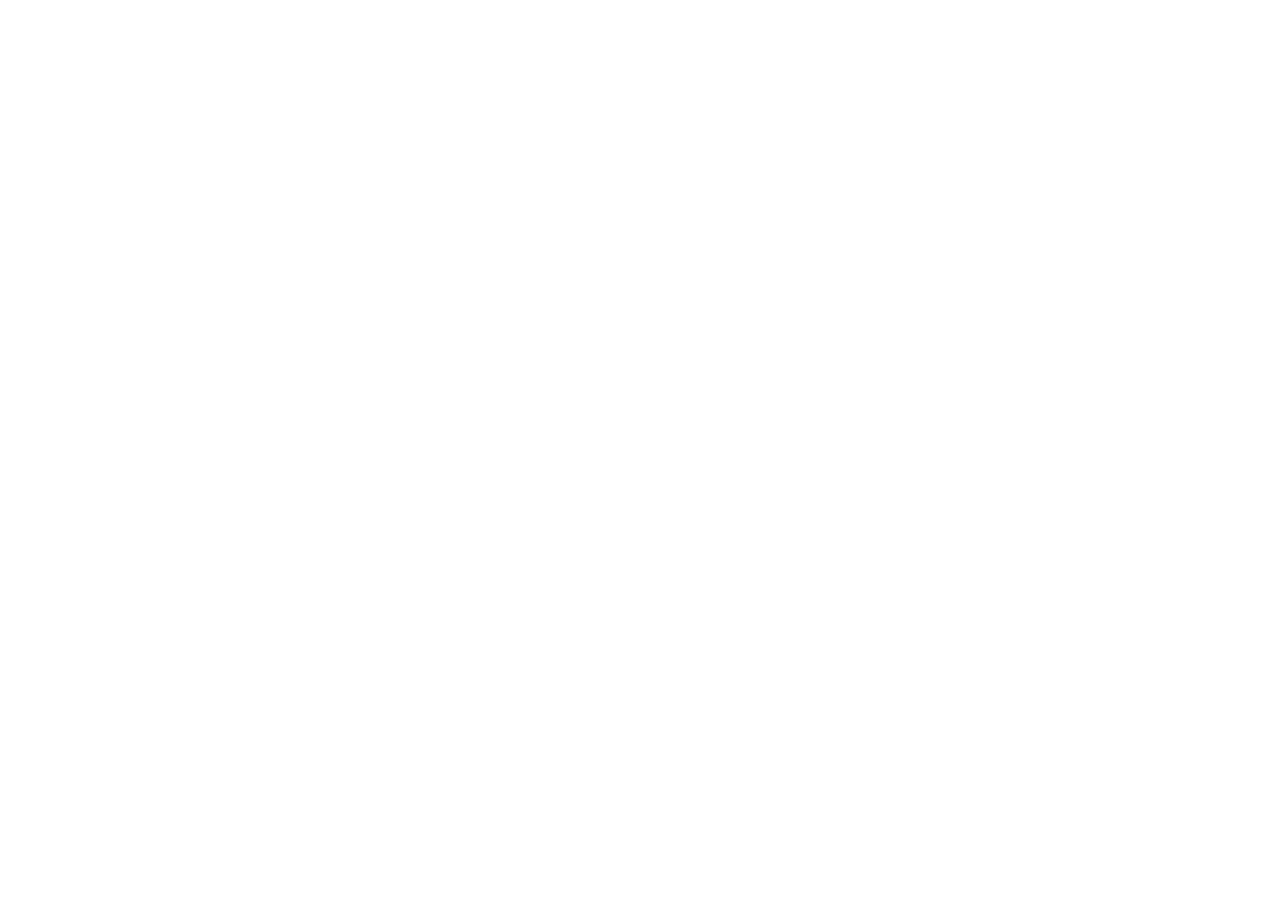
==== index.html @ afc5fbf0 "大事件项目0.1版本 传入基础文件" ====
<!DOCTYPE html>
<html lang="en">
<head>
    <meta charset="UTF-8">
    <meta name="viewport" content="width=device-width, initial-scale=1.0">
    <title>Document</title>
</head>
<body>
    
</body>
</html>
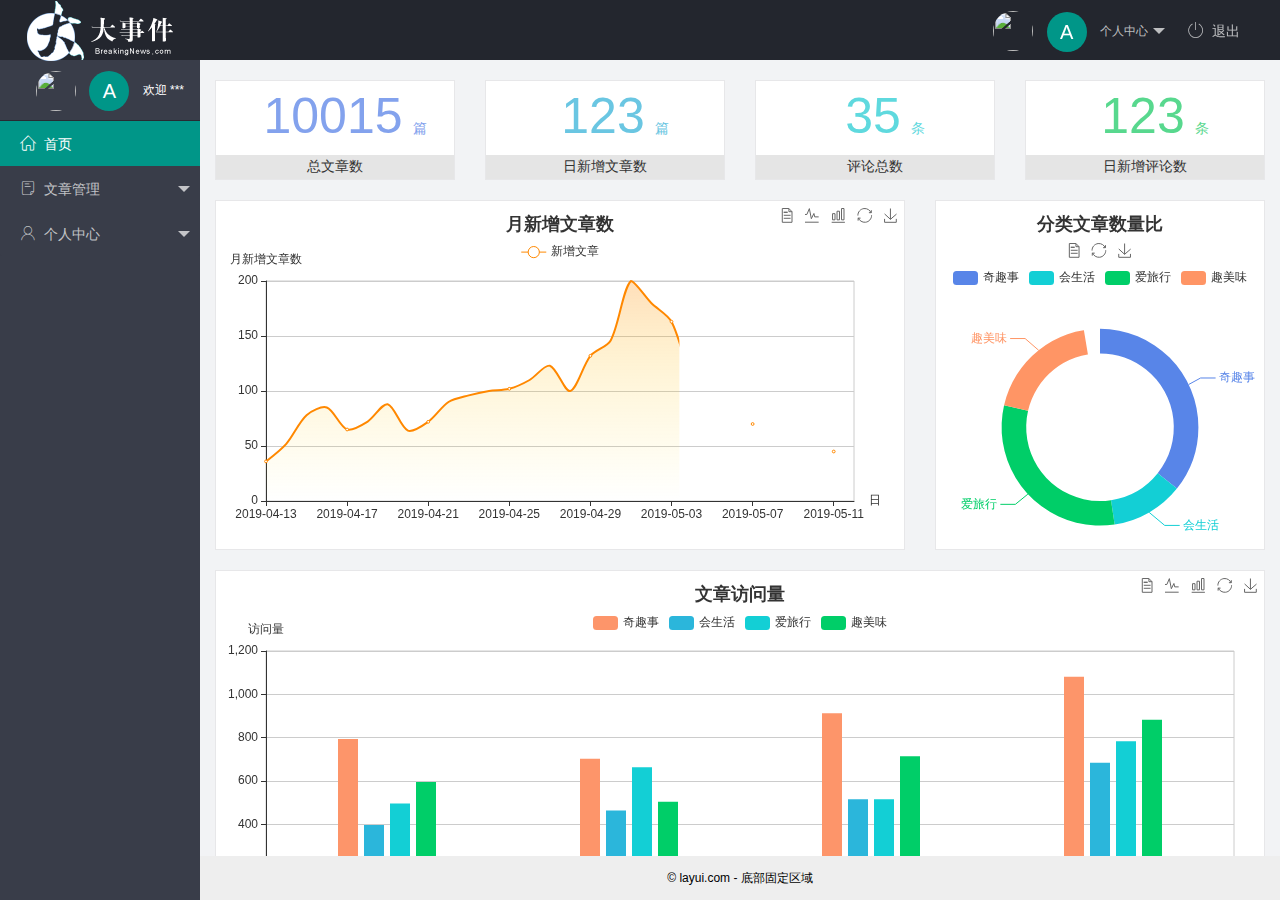
==== commit d87e60ee: "完成了index分支" ====
--- a/index.html
+++ b/index.html
@@ -1,11 +1,113 @@
 <!DOCTYPE html>
 <html lang="en">
+
 <head>
-    <meta charset="UTF-8">
-    <meta name="viewport" content="width=device-width, initial-scale=1.0">
-    <title>Document</title>
+    <meta charset="UTF-8" />
+    <meta name="viewport" content="width=device-width, initial-scale=1.0" />
+    <title>后台主页</title>
+    <!-- 导入 layui 的样式表 -->
+    <link rel="stylesheet" href="/assets/lib/layui/css/layui.css" />
+    <!-- 导入第三方图标库 -->
+    <link rel="stylesheet" href="/assets/fonts/iconfont.css" />
+    <!-- 到入自己的css -->
+    <link rel="stylesheet" href="/assets/css/index.css" />
+    <!-- 导入 jQuery -->
+    <script src="/assets/lib/jquery.js"></script>
+    <!-- 导入自己封装的 baseAPI -->
+    <script src="/assets/js/baseAPI.js"></script>
+    <!-- 导入layui的js文件 -->
+    <script src="/assets/lib/layui/layui.all.js"></script>
+    <!-- 导入自己的 js 文件 -->
+    <script src="/assets/js/index.js"></script>
 </head>
-<body>
-    
+
+<body class="layui-layout-body">
+    <div class="layui-layout layui-layout-admin">
+        <div class="layui-header">
+            <div class="layui-logo">
+                <img src="/assets/images/logo.png" alt="" />
+            </div>
+            <!-- 头部区域（可配合layui已有的水平导航） -->
+            <ul class="layui-nav layui-layout-right">
+                <li class="layui-nav-item">
+                    <!-- 右侧导航栏上面头像 -->
+                    <a href="javascript:;" class="userinfo">
+                        <img src="http://t.cn/RCzsdCq" class="layui-nav-img" />
+                        <span class="text-avatar">A</span>
+                        个人中心
+                    </a>
+                    <dl class="layui-nav-child">
+                        <dd><a href="">基本资料</a></dd>
+                        <dd><a href="">更换头像</a></dd>
+                        <dd><a href="">重置密码</a></dd>
+                    </dl>
+                </li>
+                <li class="layui-nav-item">
+                    <a href="javascript:;" id="btnLogout"><span class="iconfont icon-tuichu"></span>退出</a>
+                </li>
+            </ul>
+        </div>
+
+
+        <div class="layui-side layui-bg-black">
+            <div class="layui-side-scroll">
+                <!-- 左侧侧边栏上面头像 -->
+                <div class="userinfo">
+                    <img src="http://t.cn/RCzsdCq" class="layui-nav-img" />
+                    <span class="text-avatar">A</span>
+                    <span id="welcome">欢迎 ***</span>
+                </div>
+                <!-- 左侧导航区域（可配合layui已有的垂直导航） -->
+                <ul class="layui-nav layui-nav-tree" lay-shrink="all">
+                    <li class="layui-nav-item layui-this">
+                        <a href="/home/dashboard.html" target="fm"><span class="iconfont icon-home"></span>首页</a>
+                    </li>
+                    <li class="layui-nav-item">
+                        <a class="" href="javascript:;"><span class="iconfont icon-16"></span>文章管理</a>
+                        <dl class="layui-nav-child">
+                            <dd>
+                                <a href="javascript:;">文章类别</a>
+                            </dd>
+                            <dd>
+                                <a href="javascript:;">文章列表</a>
+                            </dd>
+                            <dd>
+                                <a href="javascript:;">发布文章</a>
+                            </dd>
+                        </dl>
+                    </li>
+                    <li class="layui-nav-item">
+                        <a href="javascript:;"><span class="iconfont icon-user"></span>个人中心</a>
+                        <dl class="layui-nav-child">
+                            <dd>
+                                <a href="javascript:;">基本资料</a>
+                            </dd>
+                            <dd>
+                                <a href="javascript:;">更换头像</a>
+                            </dd>
+                            <dd>
+                                <a href="javascript:;">重置密码</a>
+                            </dd>
+                        </dl>
+                    </li>
+                </ul>
+            </div>
+        </div>
+
+
+        <div class="layui-body">
+            <!-- 内容主体区域 -->
+            <iframe name="fm" src="/home/dashboard.html" frameborder="0"></iframe>
+        </div>
+
+
+        <div class="layui-footer">
+            <!-- 底部固定区域 -->
+            © layui.com - 底部固定区域
+        </div>
+    </div>
+    <!-- 导入 layui 的JS文件 -->
+    <script src="/assets/lib/layui/layui.all.js"></script>
 </body>
+
 </html>--- a/assets/lib/layui/css/layui.css
+++ b/assets/lib/layui/css/layui.css
@@ -0,0 +1,2 @@
+/** layui-v2.5.5 MIT License By https://www.layui.com */
+ .layui-inline,img{display:inline-block;vertical-align:middle}h1,h2,h3,h4,h5,h6{font-weight:400}.layui-edge,.layui-header,.layui-inline,.layui-main{position:relative}.layui-body,.layui-edge,.layui-elip{overflow:hidden}.layui-btn,.layui-edge,.layui-inline,img{vertical-align:middle}.layui-btn,.layui-disabled,.layui-icon,.layui-unselect{-moz-user-select:none;-webkit-user-select:none;-ms-user-select:none}.layui-elip,.layui-form-checkbox span,.layui-form-pane .layui-form-label{text-overflow:ellipsis;white-space:nowrap}.layui-breadcrumb,.layui-tree-btnGroup{visibility:hidden}blockquote,body,button,dd,div,dl,dt,form,h1,h2,h3,h4,h5,h6,input,li,ol,p,pre,td,textarea,th,ul{margin:0;padding:0;-webkit-tap-highlight-color:rgba(0,0,0,0)}a:active,a:hover{outline:0}img{border:none}li{list-style:none}table{border-collapse:collapse;border-spacing:0}h4,h5,h6{font-size:100%}button,input,optgroup,option,select,textarea{font-family:inherit;font-size:inherit;font-style:inherit;font-weight:inherit;outline:0}pre{white-space:pre-wrap;white-space:-moz-pre-wrap;white-space:-pre-wrap;white-space:-o-pre-wrap;word-wrap:break-word}body{line-height:24px;font:14px Helvetica Neue,Helvetica,PingFang SC,Tahoma,Arial,sans-serif}hr{height:1px;margin:10px 0;border:0;clear:both}a{color:#333;text-decoration:none}a:hover{color:#777}a cite{font-style:normal;*cursor:pointer}.layui-border-box,.layui-border-box *{box-sizing:border-box}.layui-box,.layui-box *{box-sizing:content-box}.layui-clear{clear:both;*zoom:1}.layui-clear:after{content:'\20';clear:both;*zoom:1;display:block;height:0}.layui-inline{*display:inline;*zoom:1}.layui-edge{display:inline-block;width:0;height:0;border-width:6px;border-style:dashed;border-color:transparent}.layui-edge-top{top:-4px;border-bottom-color:#999;border-bottom-style:solid}.layui-edge-right{border-left-color:#999;border-left-style:solid}.layui-edge-bottom{top:2px;border-top-color:#999;border-top-style:solid}.layui-edge-left{border-right-color:#999;border-right-style:solid}.layui-disabled,.layui-disabled:hover{color:#d2d2d2!important;cursor:not-allowed!important}.layui-circle{border-radius:100%}.layui-show{display:block!important}.layui-hide{display:none!important}@font-face{font-family:layui-icon;src:url(../font/iconfont.eot?v=250);src:url(../font/iconfont.eot?v=250#iefix) format('embedded-opentype'),url(../font/iconfont.woff2?v=250) format('woff2'),url(../font/iconfont.woff?v=250) format('woff'),url(../font/iconfont.ttf?v=250) format('truetype'),url(../font/iconfont.svg?v=250#layui-icon) format('svg')}.layui-icon{font-family:layui-icon!important;font-size:16px;font-style:normal;-webkit-font-smoothing:antialiased;-moz-osx-font-smoothing:grayscale}.layui-icon-reply-fill:before{content:"\e611"}.layui-icon-set-fill:before{content:"\e614"}.layui-icon-menu-fill:before{content:"\e60f"}.layui-icon-search:before{content:"\e615"}.layui-icon-share:before{content:"\e641"}.layui-icon-set-sm:before{content:"\e620"}.layui-icon-engine:before{content:"\e628"}.layui-icon-close:before{content:"\1006"}.layui-icon-close-fill:before{content:"\1007"}.layui-icon-chart-screen:before{content:"\e629"}.layui-icon-star:before{content:"\e600"}.layui-icon-circle-dot:before{content:"\e617"}.layui-icon-chat:before{content:"\e606"}.layui-icon-release:before{content:"\e609"}.layui-icon-list:before{content:"\e60a"}.layui-icon-chart:before{content:"\e62c"}.layui-icon-ok-circle:before{content:"\1005"}.layui-icon-layim-theme:before{content:"\e61b"}.layui-icon-table:before{content:"\e62d"}.layui-icon-right:before{content:"\e602"}.layui-icon-left:before{content:"\e603"}.layui-icon-cart-simple:before{content:"\e698"}.layui-icon-face-cry:before{content:"\e69c"}.layui-icon-face-smile:before{content:"\e6af"}.layui-icon-survey:before{content:"\e6b2"}.layui-icon-tree:before{content:"\e62e"}.layui-icon-upload-circle:before{content:"\e62f"}.layui-icon-add-circle:before{content:"\e61f"}.layui-icon-download-circle:before{content:"\e601"}.layui-icon-templeate-1:before{content:"\e630"}.layui-icon-util:before{content:"\e631"}.layui-icon-face-surprised:before{content:"\e664"}.layui-icon-edit:before{content:"\e642"}.layui-icon-speaker:before{content:"\e645"}.layui-icon-down:before{content:"\e61a"}.layui-icon-file:before{content:"\e621"}.layui-icon-layouts:before{content:"\e632"}.layui-icon-rate-half:before{content:"\e6c9"}.layui-icon-add-circle-fine:before{content:"\e608"}.layui-icon-prev-circle:before{content:"\e633"}.layui-icon-read:before{content:"\e705"}.layui-icon-404:before{content:"\e61c"}.layui-icon-carousel:before{content:"\e634"}.layui-icon-help:before{content:"\e607"}.layui-icon-code-circle:before{content:"\e635"}.layui-icon-water:before{content:"\e636"}.layui-icon-username:before{content:"\e66f"}.layui-icon-find-fill:before{content:"\e670"}.layui-icon-about:before{content:"\e60b"}.layui-icon-location:before{content:"\e715"}.layui-icon-up:before{content:"\e619"}.layui-icon-pause:before{content:"\e651"}.layui-icon-date:before{content:"\e637"}.layui-icon-layim-uploadfile:before{content:"\e61d"}.layui-icon-delete:before{content:"\e640"}.layui-icon-play:before{content:"\e652"}.layui-icon-top:before{content:"\e604"}.layui-icon-friends:before{content:"\e612"}.layui-icon-refresh-3:before{content:"\e9aa"}.layui-icon-ok:before{content:"\e605"}.layui-icon-layer:before{content:"\e638"}.layui-icon-face-smile-fine:before{content:"\e60c"}.layui-icon-dollar:before{content:"\e659"}.layui-icon-group:before{content:"\e613"}.layui-icon-layim-download:before{content:"\e61e"}.layui-icon-picture-fine:before{content:"\e60d"}.layui-icon-link:before{content:"\e64c"}.layui-icon-diamond:before{content:"\e735"}.layui-icon-log:before{content:"\e60e"}.layui-icon-rate-solid:before{content:"\e67a"}.layui-icon-fonts-del:before{content:"\e64f"}.layui-icon-unlink:before{content:"\e64d"}.layui-icon-fonts-clear:before{content:"\e639"}.layui-icon-triangle-r:before{content:"\e623"}.layui-icon-circle:before{content:"\e63f"}.layui-icon-radio:before{content:"\e643"}.layui-icon-align-center:before{content:"\e647"}.layui-icon-align-right:before{content:"\e648"}.layui-icon-align-left:before{content:"\e649"}.layui-icon-loading-1:before{content:"\e63e"}.layui-icon-return:before{content:"\e65c"}.layui-icon-fonts-strong:before{content:"\e62b"}.layui-icon-upload:before{content:"\e67c"}.layui-icon-dialogue:before{content:"\e63a"}.layui-icon-video:before{content:"\e6ed"}.layui-icon-headset:before{content:"\e6fc"}.layui-icon-cellphone-fine:before{content:"\e63b"}.layui-icon-add-1:before{content:"\e654"}.layui-icon-face-smile-b:before{content:"\e650"}.layui-icon-fonts-html:before{content:"\e64b"}.layui-icon-form:before{content:"\e63c"}.layui-icon-cart:before{content:"\e657"}.layui-icon-camera-fill:before{content:"\e65d"}.layui-icon-tabs:before{content:"\e62a"}.layui-icon-fonts-code:before{content:"\e64e"}.layui-icon-fire:before{content:"\e756"}.layui-icon-set:before{content:"\e716"}.layui-icon-fonts-u:before{content:"\e646"}.layui-icon-triangle-d:before{content:"\e625"}.layui-icon-tips:before{content:"\e702"}.layui-icon-picture:before{content:"\e64a"}.layui-icon-more-vertical:before{content:"\e671"}.layui-icon-flag:before{content:"\e66c"}.layui-icon-loading:before{content:"\e63d"}.layui-icon-fonts-i:before{content:"\e644"}.layui-icon-refresh-1:before{content:"\e666"}.layui-icon-rmb:before{content:"\e65e"}.layui-icon-home:before{content:"\e68e"}.layui-icon-user:before{content:"\e770"}.layui-icon-notice:before{content:"\e667"}.layui-icon-login-weibo:before{content:"\e675"}.layui-icon-voice:before{content:"\e688"}.layui-icon-upload-drag:before{content:"\e681"}.layui-icon-login-qq:before{content:"\e676"}.layui-icon-snowflake:before{content:"\e6b1"}.layui-icon-file-b:before{content:"\e655"}.layui-icon-template:before{content:"\e663"}.layui-icon-auz:before{content:"\e672"}.layui-icon-console:before{content:"\e665"}.layui-icon-app:before{content:"\e653"}.layui-icon-prev:before{content:"\e65a"}.layui-icon-website:before{content:"\e7ae"}.layui-icon-next:before{content:"\e65b"}.layui-icon-component:before{content:"\e857"}.layui-icon-more:before{content:"\e65f"}.layui-icon-login-wechat:before{content:"\e677"}.layui-icon-shrink-right:before{content:"\e668"}.layui-icon-spread-left:before{content:"\e66b"}.layui-icon-camera:before{content:"\e660"}.layui-icon-note:before{content:"\e66e"}.layui-icon-refresh:before{content:"\e669"}.layui-icon-female:before{content:"\e661"}.layui-icon-male:before{content:"\e662"}.layui-icon-password:before{content:"\e673"}.layui-icon-senior:before{content:"\e674"}.layui-icon-theme:before{content:"\e66a"}.layui-icon-tread:before{content:"\e6c5"}.layui-icon-praise:before{content:"\e6c6"}.layui-icon-star-fill:before{content:"\e658"}.layui-icon-rate:before{content:"\e67b"}.layui-icon-template-1:before{content:"\e656"}.layui-icon-vercode:before{content:"\e679"}.layui-icon-cellphone:before{content:"\e678"}.layui-icon-screen-full:before{content:"\e622"}.layui-icon-screen-restore:before{content:"\e758"}.layui-icon-cols:before{content:"\e610"}.layui-icon-export:before{content:"\e67d"}.layui-icon-print:before{content:"\e66d"}.layui-icon-slider:before{content:"\e714"}.layui-icon-addition:before{content:"\e624"}.layui-icon-subtraction:before{content:"\e67e"}.layui-icon-service:before{content:"\e626"}.layui-icon-transfer:before{content:"\e691"}.layui-main{width:1140px;margin:0 auto}.layui-header{z-index:1000;height:60px}.layui-header a:hover{transition:all .5s;-webkit-transition:all .5s}.layui-side{position:fixed;left:0;top:0;bottom:0;z-index:999;width:200px;overflow-x:hidden}.layui-side-scroll{position:relative;width:220px;height:100%;overflow-x:hidden}.layui-body{position:absolute;left:200px;right:0;top:0;bottom:0;z-index:998;width:auto;overflow-y:auto;box-sizing:border-box}.layui-layout-body{overflow:hidden}.layui-layout-admin .layui-header{background-color:#23262E}.layui-layout-admin .layui-side{top:60px;width:200px;overflow-x:hidden}.layui-layout-admin .layui-body{position:fixed;top:60px;bottom:44px}.layui-layout-admin .layui-main{width:auto;margin:0 15px}.layui-layout-admin .layui-footer{position:fixed;left:200px;right:0;bottom:0;height:44px;line-height:44px;padding:0 15px;background-color:#eee}.layui-layout-admin .layui-logo{position:absolute;left:0;top:0;width:200px;height:100%;line-height:60px;text-align:center;color:#009688;font-size:16px}.layui-layout-admin .layui-header .layui-nav{background:0 0}.layui-layout-left{position:absolute!important;left:200px;top:0}.layui-layout-right{position:absolute!important;right:0;top:0}.layui-container{position:relative;margin:0 auto;padding:0 15px;box-sizing:border-box}.layui-fluid{position:relative;margin:0 auto;padding:0 15px}.layui-row:after,.layui-row:before{content:'';display:block;clear:both}.layui-col-lg1,.layui-col-lg10,.layui-col-lg11,.layui-col-lg12,.layui-col-lg2,.layui-col-lg3,.layui-col-lg4,.layui-col-lg5,.layui-col-lg6,.layui-col-lg7,.layui-col-lg8,.layui-col-lg9,.layui-col-md1,.layui-col-md10,.layui-col-md11,.layui-col-md12,.layui-col-md2,.layui-col-md3,.layui-col-md4,.layui-col-md5,.layui-col-md6,.layui-col-md7,.layui-col-md8,.layui-col-md9,.layui-col-sm1,.layui-col-sm10,.layui-col-sm11,.layui-col-sm12,.layui-col-sm2,.layui-col-sm3,.layui-col-sm4,.layui-col-sm5,.layui-col-sm6,.layui-col-sm7,.layui-col-sm8,.layui-col-sm9,.layui-col-xs1,.layui-col-xs10,.layui-col-xs11,.layui-col-xs12,.layui-col-xs2,.layui-col-xs3,.layui-col-xs4,.layui-col-xs5,.layui-col-xs6,.layui-col-xs7,.layui-col-xs8,.layui-col-xs9{position:relative;display:block;box-sizing:border-box}.layui-col-xs1,.layui-col-xs10,.layui-col-xs11,.layui-col-xs12,.layui-col-xs2,.layui-col-xs3,.layui-col-xs4,.layui-col-xs5,.layui-col-xs6,.layui-col-xs7,.layui-col-xs8,.layui-col-xs9{float:left}.layui-col-xs1{width:8.33333333%}.layui-col-xs2{width:16.66666667%}.layui-col-xs3{width:25%}.layui-col-xs4{width:33.33333333%}.layui-col-xs5{width:41.66666667%}.layui-col-xs6{width:50%}.layui-col-xs7{width:58.33333333%}.layui-col-xs8{width:66.66666667%}.layui-col-xs9{width:75%}.layui-col-xs10{width:83.33333333%}.layui-col-xs11{width:91.66666667%}.layui-col-xs12{width:100%}.layui-col-xs-offset1{margin-left:8.33333333%}.layui-col-xs-offset2{margin-left:16.66666667%}.layui-col-xs-offset3{margin-left:25%}.layui-col-xs-offset4{margin-left:33.33333333%}.layui-col-xs-offset5{margin-left:41.66666667%}.layui-col-xs-offset6{margin-left:50%}.layui-col-xs-offset7{margin-left:58.33333333%}.layui-col-xs-offset8{margin-left:66.66666667%}.layui-col-xs-offset9{margin-left:75%}.layui-col-xs-offset10{margin-left:83.33333333%}.layui-col-xs-offset11{margin-left:91.66666667%}.layui-col-xs-offset12{margin-left:100%}@media screen and (max-width:768px){.layui-hide-xs{display:none!important}.layui-show-xs-block{display:block!important}.layui-show-xs-inline{display:inline!important}.layui-show-xs-inline-block{display:inline-block!important}}@media screen and (min-width:768px){.layui-container{width:750px}.layui-hide-sm{display:none!important}.layui-show-sm-block{display:block!important}.layui-show-sm-inline{display:inline!important}.layui-show-sm-inline-block{display:inline-block!important}.layui-col-sm1,.layui-col-sm10,.layui-col-sm11,.layui-col-sm12,.layui-col-sm2,.layui-col-sm3,.layui-col-sm4,.layui-col-sm5,.layui-col-sm6,.layui-col-sm7,.layui-col-sm8,.layui-col-sm9{float:left}.layui-col-sm1{width:8.33333333%}.layui-col-sm2{width:16.66666667%}.layui-col-sm3{width:25%}.layui-col-sm4{width:33.33333333%}.layui-col-sm5{width:41.66666667%}.layui-col-sm6{width:50%}.layui-col-sm7{width:58.33333333%}.layui-col-sm8{width:66.66666667%}.layui-col-sm9{width:75%}.layui-col-sm10{width:83.33333333%}.layui-col-sm11{width:91.66666667%}.layui-col-sm12{width:100%}.layui-col-sm-offset1{margin-left:8.33333333%}.layui-col-sm-offset2{margin-left:16.66666667%}.layui-col-sm-offset3{margin-left:25%}.layui-col-sm-offset4{margin-left:33.33333333%}.layui-col-sm-offset5{margin-left:41.66666667%}.layui-col-sm-offset6{margin-left:50%}.layui-col-sm-offset7{margin-left:58.33333333%}.layui-col-sm-offset8{margin-left:66.66666667%}.layui-col-sm-offset9{margin-left:75%}.layui-col-sm-offset10{margin-left:83.33333333%}.layui-col-sm-offset11{margin-left:91.66666667%}.layui-col-sm-offset12{margin-left:100%}}@media screen and (min-width:992px){.layui-container{width:970px}.layui-hide-md{display:none!important}.layui-show-md-block{display:block!important}.layui-show-md-inline{display:inline!important}.layui-show-md-inline-block{display:inline-block!important}.layui-col-md1,.layui-col-md10,.layui-col-md11,.layui-col-md12,.layui-col-md2,.layui-col-md3,.layui-col-md4,.layui-col-md5,.layui-col-md6,.layui-col-md7,.layui-col-md8,.layui-col-md9{float:left}.layui-col-md1{width:8.33333333%}.layui-col-md2{width:16.66666667%}.layui-col-md3{width:25%}.layui-col-md4{width:33.33333333%}.layui-col-md5{width:41.66666667%}.layui-col-md6{width:50%}.layui-col-md7{width:58.33333333%}.layui-col-md8{width:66.66666667%}.layui-col-md9{width:75%}.layui-col-md10{width:83.33333333%}.layui-col-md11{width:91.66666667%}.layui-col-md12{width:100%}.layui-col-md-offset1{margin-left:8.33333333%}.layui-col-md-offset2{margin-left:16.66666667%}.layui-col-md-offset3{margin-left:25%}.layui-col-md-offset4{margin-left:33.33333333%}.layui-col-md-offset5{margin-left:41.66666667%}.layui-col-md-offset6{margin-left:50%}.layui-col-md-offset7{margin-left:58.33333333%}.layui-col-md-offset8{margin-left:66.66666667%}.layui-col-md-offset9{margin-left:75%}.layui-col-md-offset10{margin-left:83.33333333%}.layui-col-md-offset11{margin-left:91.66666667%}.layui-col-md-offset12{margin-left:100%}}@media screen and (min-width:1200px){.layui-container{width:1170px}.layui-hide-lg{display:none!important}.layui-show-lg-block{display:block!important}.layui-show-lg-inline{display:inline!important}.layui-show-lg-inline-block{display:inline-block!important}.layui-col-lg1,.layui-col-lg10,.layui-col-lg11,.layui-col-lg12,.layui-col-lg2,.layui-col-lg3,.layui-col-lg4,.layui-col-lg5,.layui-col-lg6,.layui-col-lg7,.layui-col-lg8,.layui-col-lg9{float:left}.layui-col-lg1{width:8.33333333%}.layui-col-lg2{width:16.66666667%}.layui-col-lg3{width:25%}.layui-col-lg4{width:33.33333333%}.layui-col-lg5{width:41.66666667%}.layui-col-lg6{width:50%}.layui-col-lg7{width:58.33333333%}.layui-col-lg8{width:66.66666667%}.layui-col-lg9{width:75%}.layui-col-lg10{width:83.33333333%}.layui-col-lg11{width:91.66666667%}.layui-col-lg12{width:100%}.layui-col-lg-offset1{margin-left:8.33333333%}.layui-col-lg-offset2{margin-left:16.66666667%}.layui-col-lg-offset3{margin-left:25%}.layui-col-lg-offset4{margin-left:33.33333333%}.layui-col-lg-offset5{margin-left:41.66666667%}.layui-col-lg-offset6{margin-left:50%}.layui-col-lg-offset7{margin-left:58.33333333%}.layui-col-lg-offset8{margin-left:66.66666667%}.layui-col-lg-offset9{margin-left:75%}.layui-col-lg-offset10{margin-left:83.33333333%}.layui-col-lg-offset11{margin-left:91.66666667%}.layui-col-lg-offset12{margin-left:100%}}.layui-col-space1{margin:-.5px}.layui-col-space1>*{padding:.5px}.layui-col-space3{margin:-1.5px}.layui-col-space3>*{padding:1.5px}.layui-col-space5{margin:-2.5px}.layui-col-space5>*{padding:2.5px}.layui-col-space8{margin:-3.5px}.layui-col-space8>*{padding:3.5px}.layui-col-space10{margin:-5px}.layui-col-space10>*{padding:5px}.layui-col-space12{margin:-6px}.layui-col-space12>*{padding:6px}.layui-col-space15{margin:-7.5px}.layui-col-space15>*{padding:7.5px}.layui-col-space18{margin:-9px}.layui-col-space18>*{padding:9px}.layui-col-space20{margin:-10px}.layui-col-space20>*{padding:10px}.layui-col-space22{margin:-11px}.layui-col-space22>*{padding:11px}.layui-col-space25{margin:-12.5px}.layui-col-space25>*{padding:12.5px}.layui-col-space30{margin:-15px}.layui-col-space30>*{padding:15px}.layui-btn,.layui-input,.layui-select,.layui-textarea,.layui-upload-button{outline:0;-webkit-appearance:none;transition:all .3s;-webkit-transition:all .3s;box-sizing:border-box}.layui-elem-quote{margin-bottom:10px;padding:15px;line-height:22px;border-left:5px solid #009688;border-radius:0 2px 2px 0;background-color:#f2f2f2}.layui-quote-nm{border-style:solid;border-width:1px 1px 1px 5px;background:0 0}.layui-elem-field{margin-bottom:10px;padding:0;border-width:1px;border-style:solid}.layui-elem-field legend{margin-left:20px;padding:0 10px;font-size:20px;font-weight:300}.layui-field-title{margin:10px 0 20px;border-width:1px 0 0}.layui-field-box{padding:10px 15px}.layui-field-title .layui-field-box{padding:10px 0}.layui-progress{position:relative;height:6px;border-radius:20px;background-color:#e2e2e2}.layui-progress-bar{position:absolute;left:0;top:0;width:0;max-width:100%;height:6px;border-radius:20px;text-align:right;background-color:#5FB878;transition:all .3s;-webkit-transition:all .3s}.layui-progress-big,.layui-progress-big .layui-progress-bar{height:18px;line-height:18px}.layui-progress-text{position:relative;top:-20px;line-height:18px;font-size:12px;color:#666}.layui-progress-big .layui-progress-text{position:static;padding:0 10px;color:#fff}.layui-collapse{border-width:1px;border-style:solid;border-radius:2px}.layui-colla-content,.layui-colla-item{border-top-width:1px;border-top-style:solid}.layui-colla-item:first-child{border-top:none}.layui-colla-title{position:relative;height:42px;line-height:42px;padding:0 15px 0 35px;color:#333;background-color:#f2f2f2;cursor:pointer;font-size:14px;overflow:hidden}.layui-colla-content{display:none;padding:10px 15px;line-height:22px;color:#666}.layui-colla-icon{position:absolute;left:15px;top:0;font-size:14px}.layui-card{margin-bottom:15px;border-radius:2px;background-color:#fff;box-shadow:0 1px 2px 0 rgba(0,0,0,.05)}.layui-card:last-child{margin-bottom:0}.layui-card-header{position:relative;height:42px;line-height:42px;padding:0 15px;border-bottom:1px solid #f6f6f6;color:#333;border-radius:2px 2px 0 0;font-size:14px}.layui-bg-black,.layui-bg-blue,.layui-bg-cyan,.layui-bg-green,.layui-bg-orange,.layui-bg-red{color:#fff!important}.layui-card-body{position:relative;padding:10px 15px;line-height:24px}.layui-card-body[pad15]{padding:15px}.layui-card-body[pad20]{padding:20px}.layui-card-body .layui-table{margin:5px 0}.layui-card .layui-tab{margin:0}.layui-panel-window{position:relative;padding:15px;border-radius:0;border-top:5px solid #E6E6E6;background-color:#fff}.layui-auxiliar-moving{position:fixed;left:0;right:0;top:0;bottom:0;width:100%;height:100%;background:0 0;z-index:9999999999}.layui-form-label,.layui-form-mid,.layui-form-select,.layui-input-block,.layui-input-inline,.layui-textarea{position:relative}.layui-bg-red{background-color:#FF5722!important}.layui-bg-orange{background-color:#FFB800!important}.layui-bg-green{background-color:#009688!important}.layui-bg-cyan{background-color:#2F4056!important}.layui-bg-blue{background-color:#1E9FFF!important}.layui-bg-black{background-color:#393D49!important}.layui-bg-gray{background-color:#eee!important;color:#666!important}.layui-badge-rim,.layui-colla-content,.layui-colla-item,.layui-collapse,.layui-elem-field,.layui-form-pane .layui-form-item[pane],.layui-form-pane .layui-form-label,.layui-input,.layui-layedit,.layui-layedit-tool,.layui-quote-nm,.layui-select,.layui-tab-bar,.layui-tab-card,.layui-tab-title,.layui-tab-title .layui-this:after,.layui-textarea{border-color:#e6e6e6}.layui-timeline-item:before,hr{background-color:#e6e6e6}.layui-text{line-height:22px;font-size:14px;color:#666}.layui-text h1,.layui-text h2,.layui-text h3{font-weight:500;color:#333}.layui-text h1{font-size:30px}.layui-text h2{font-size:24px}.layui-text h3{font-size:18px}.layui-text a:not(.layui-btn){color:#01AAED}.layui-text a:not(.layui-btn):hover{text-decoration:underline}.layui-text ul{padding:5px 0 5px 15px}.layui-text ul li{margin-top:5px;list-style-type:disc}.layui-text em,.layui-word-aux{color:#999!important;padding:0 5px!important}.layui-btn{display:inline-block;height:38px;line-height:38px;padding:0 18px;background-color:#009688;color:#fff;white-space:nowrap;text-align:center;font-size:14px;border:none;border-radius:2px;cursor:pointer}.layui-btn:hover{opacity:.8;filter:alpha(opacity=80);color:#fff}.layui-btn:active{opacity:1;filter:alpha(opacity=100)}.layui-btn+.layui-btn{margin-left:10px}.layui-btn-container{font-size:0}.layui-btn-container .layui-btn{margin-right:10px;margin-bottom:10px}.layui-btn-container .layui-btn+.layui-btn{margin-left:0}.layui-table .layui-btn-container .layui-btn{margin-bottom:9px}.layui-btn-radius{border-radius:100px}.layui-btn .layui-icon{margin-right:3px;font-size:18px;vertical-align:bottom;vertical-align:middle\9}.layui-btn-primary{border:1px solid #C9C9C9;background-color:#fff;color:#555}.layui-btn-primary:hover{border-color:#009688;color:#333}.layui-btn-normal{background-color:#1E9FFF}.layui-btn-warm{background-color:#FFB800}.layui-btn-danger{background-color:#FF5722}.layui-btn-checked{background-color:#5FB878}.layui-btn-disabled,.layui-btn-disabled:active,.layui-btn-disabled:hover{border:1px solid #e6e6e6;background-color:#FBFBFB;color:#C9C9C9;cursor:not-allowed;opacity:1}.layui-btn-lg{height:44px;line-height:44px;padding:0 25px;font-size:16px}.layui-btn-sm{height:30px;line-height:30px;padding:0 10px;font-size:12px}.layui-btn-sm i{font-size:16px!important}.layui-btn-xs{height:22px;line-height:22px;padding:0 5px;font-size:12px}.layui-btn-xs i{font-size:14px!important}.layui-btn-group{display:inline-block;vertical-align:middle;font-size:0}.layui-btn-group .layui-btn{margin-left:0!important;margin-right:0!important;border-left:1px solid rgba(255,255,255,.5);border-radius:0}.layui-btn-group .layui-btn-primary{border-left:none}.layui-btn-group .layui-btn-primary:hover{border-color:#C9C9C9;color:#009688}.layui-btn-group .layui-btn:first-child{border-left:none;border-radius:2px 0 0 2px}.layui-btn-group .layui-btn-primary:first-child{border-left:1px solid #c9c9c9}.layui-btn-group .layui-btn:last-child{border-radius:0 2px 2px 0}.layui-btn-group .layui-btn+.layui-btn{margin-left:0}.layui-btn-group+.layui-btn-group{margin-left:10px}.layui-btn-fluid{width:100%}.layui-input,.layui-select,.layui-textarea{height:38px;line-height:1.3;line-height:38px\9;border-width:1px;border-style:solid;background-color:#fff;border-radius:2px}.layui-input::-webkit-input-placeholder,.layui-select::-webkit-input-placeholder,.layui-textarea::-webkit-input-placeholder{line-height:1.3}.layui-input,.layui-textarea{display:block;width:100%;padding-left:10px}.layui-input:hover,.layui-textarea:hover{border-color:#D2D2D2!important}.layui-input:focus,.layui-textarea:focus{border-color:#C9C9C9!important}.layui-textarea{min-height:100px;height:auto;line-height:20px;padding:6px 10px;resize:vertical}.layui-select{padding:0 10px}.layui-form input[type=checkbox],.layui-form input[type=radio],.layui-form select{display:none}.layui-form [lay-ignore]{display:initial}.layui-form-item{margin-bottom:15px;clear:both;*zoom:1}.layui-form-item:after{content:'\20';clear:both;*zoom:1;display:block;height:0}.layui-form-label{float:left;display:block;padding:9px 15px;width:80px;font-weight:400;line-height:20px;text-align:right}.layui-form-label-col{display:block;float:none;padding:9px 0;line-height:20px;text-align:left}.layui-form-item .layui-inline{margin-bottom:5px;margin-right:10px}.layui-input-block{margin-left:110px;min-height:36px}.layui-input-inline{display:inline-block;vertical-align:middle}.layui-form-item .layui-input-inline{float:left;width:190px;margin-right:10px}.layui-form-text .layui-input-inline{width:auto}.layui-form-mid{float:left;display:block;padding:9px 0!important;line-height:20px;margin-right:10px}.layui-form-danger+.layui-form-select .layui-input,.layui-form-danger:focus{border-color:#FF5722!important}.layui-form-select .layui-input{padding-right:30px;cursor:pointer}.layui-form-select .layui-edge{position:absolute;right:10px;top:50%;margin-top:-3px;cursor:pointer;border-width:6px;border-top-color:#c2c2c2;border-top-style:solid;transition:all .3s;-webkit-transition:all .3s}.layui-form-select dl{display:none;position:absolute;left:0;top:42px;padding:5px 0;z-index:899;min-width:100%;border:1px solid #d2d2d2;max-height:300px;overflow-y:auto;background-color:#fff;border-radius:2px;box-shadow:0 2px 4px rgba(0,0,0,.12);box-sizing:border-box}.layui-form-select dl dd,.layui-form-select dl dt{padding:0 10px;line-height:36px;white-space:nowrap;overflow:hidden;text-overflow:ellipsis}.layui-form-select dl dt{font-size:12px;color:#999}.layui-form-select dl dd{cursor:pointer}.layui-form-select dl dd:hover{background-color:#f2f2f2;-webkit-transition:.5s all;transition:.5s all}.layui-form-select .layui-select-group dd{padding-left:20px}.layui-form-select dl dd.layui-select-tips{padding-left:10px!important;color:#999}.layui-form-select dl dd.layui-this{background-color:#5FB878;color:#fff}.layui-form-checkbox,.layui-form-select dl dd.layui-disabled{background-color:#fff}.layui-form-selected dl{display:block}.layui-form-checkbox,.layui-form-checkbox *,.layui-form-switch{display:inline-block;vertical-align:middle}.layui-form-selected .layui-edge{margin-top:-9px;-webkit-transform:rotate(180deg);transform:rotate(180deg);margin-top:-3px\9}:root .layui-form-selected .layui-edge{margin-top:-9px\0/IE9}.layui-form-selectup dl{top:auto;bottom:42px}.layui-select-none{margin:5px 0;text-align:center;color:#999}.layui-select-disabled .layui-disabled{border-color:#eee!important}.layui-select-disabled .layui-edge{border-top-color:#d2d2d2}.layui-form-checkbox{position:relative;height:30px;line-height:30px;margin-right:10px;padding-right:30px;cursor:pointer;font-size:0;-webkit-transition:.1s linear;transition:.1s linear;box-sizing:border-box}.layui-form-checkbox span{padding:0 10px;height:100%;font-size:14px;border-radius:2px 0 0 2px;background-color:#d2d2d2;color:#fff;overflow:hidden}.layui-form-checkbox:hover span{background-color:#c2c2c2}.layui-form-checkbox i{position:absolute;right:0;top:0;width:30px;height:28px;border:1px solid #d2d2d2;border-left:none;border-radius:0 2px 2px 0;color:#fff;font-size:20px;text-align:center}.layui-form-checkbox:hover i{border-color:#c2c2c2;color:#c2c2c2}.layui-form-checked,.layui-form-checked:hover{border-color:#5FB878}.layui-form-checked span,.layui-form-checked:hover span{background-color:#5FB878}.layui-form-checked i,.layui-form-checked:hover i{color:#5FB878}.layui-form-item .layui-form-checkbox{margin-top:4px}.layui-form-checkbox[lay-skin=primary]{height:auto!important;line-height:normal!important;min-width:18px;min-height:18px;border:none!important;margin-right:0;padding-left:28px;padding-right:0;background:0 0}.layui-form-checkbox[lay-skin=primary] span{padding-left:0;padding-right:15px;line-height:18px;background:0 0;color:#666}.layui-form-checkbox[lay-skin=primary] i{right:auto;left:0;width:16px;height:16px;line-height:16px;border:1px solid #d2d2d2;font-size:12px;border-radius:2px;background-color:#fff;-webkit-transition:.1s linear;transition:.1s linear}.layui-form-checkbox[lay-skin=primary]:hover i{border-color:#5FB878;color:#fff}.layui-form-checked[lay-skin=primary] i{border-color:#5FB878!important;background-color:#5FB878;color:#fff}.layui-checkbox-disbaled[lay-skin=primary] span{background:0 0!important;color:#c2c2c2}.layui-checkbox-disbaled[lay-skin=primary]:hover i{border-color:#d2d2d2}.layui-form-item .layui-form-checkbox[lay-skin=primary]{margin-top:10px}.layui-form-switch{position:relative;height:22px;line-height:22px;min-width:35px;padding:0 5px;margin-top:8px;border:1px solid #d2d2d2;border-radius:20px;cursor:pointer;background-color:#fff;-webkit-transition:.1s linear;transition:.1s linear}.layui-form-switch i{position:absolute;left:5px;top:3px;width:16px;height:16px;border-radius:20px;background-color:#d2d2d2;-webkit-transition:.1s linear;transition:.1s linear}.layui-form-switch em{position:relative;top:0;width:25px;margin-left:21px;padding:0!important;text-align:center!important;color:#999!important;font-style:normal!important;font-size:12px}.layui-form-onswitch{border-color:#5FB878;background-color:#5FB878}.layui-checkbox-disbaled,.layui-checkbox-disbaled i{border-color:#e2e2e2!important}.layui-form-onswitch i{left:100%;margin-left:-21px;background-color:#fff}.layui-form-onswitch em{margin-left:5px;margin-right:21px;color:#fff!important}.layui-checkbox-disbaled span{background-color:#e2e2e2!important}.layui-checkbox-disbaled:hover i{color:#fff!important}[lay-radio]{display:none}.layui-form-radio,.layui-form-radio *{display:inline-block;vertical-align:middle}.layui-form-radio{line-height:28px;margin:6px 10px 0 0;padding-right:10px;cursor:pointer;font-size:0}.layui-form-radio *{font-size:14px}.layui-form-radio>i{margin-right:8px;font-size:22px;color:#c2c2c2}.layui-form-radio>i:hover,.layui-form-radioed>i{color:#5FB878}.layui-radio-disbaled>i{color:#e2e2e2!important}.layui-form-pane .layui-form-label{width:110px;padding:8px 15px;height:38px;line-height:20px;border-width:1px;border-style:solid;border-radius:2px 0 0 2px;text-align:center;background-color:#FBFBFB;overflow:hidden;box-sizing:border-box}.layui-form-pane .layui-input-inline{margin-left:-1px}.layui-form-pane .layui-input-block{margin-left:110px;left:-1px}.layui-form-pane .layui-input{border-radius:0 2px 2px 0}.layui-form-pane .layui-form-text .layui-form-label{float:none;width:100%;border-radius:2px;box-sizing:border-box;text-align:left}.layui-form-pane .layui-form-text .layui-input-inline{display:block;margin:0;top:-1px;clear:both}.layui-form-pane .layui-form-text .layui-input-block{margin:0;left:0;top:-1px}.layui-form-pane .layui-form-text .layui-textarea{min-height:100px;border-radius:0 0 2px 2px}.layui-form-pane .layui-form-checkbox{margin:4px 0 4px 10px}.layui-form-pane .layui-form-radio,.layui-form-pane .layui-form-switch{margin-top:6px;margin-left:10px}.layui-form-pane .layui-form-item[pane]{position:relative;border-width:1px;border-style:solid}.layui-form-pane .layui-form-item[pane] .layui-form-label{position:absolute;left:0;top:0;height:100%;border-width:0 1px 0 0}.layui-form-pane .layui-form-item[pane] .layui-input-inline{margin-left:110px}@media screen and (max-width:450px){.layui-form-item .layui-form-label{text-overflow:ellipsis;overflow:hidden;white-space:nowrap}.layui-form-item .layui-inline{display:block;margin-right:0;margin-bottom:20px;clear:both}.layui-form-item .layui-inline:after{content:'\20';clear:both;display:block;height:0}.layui-form-item .layui-input-inline{display:block;float:none;left:-3px;width:auto;margin:0 0 10px 112px}.layui-form-item .layui-input-inline+.layui-form-mid{margin-left:110px;top:-5px;padding:0}.layui-form-item .layui-form-checkbox{margin-right:5px;margin-bottom:5px}}.layui-layedit{border-width:1px;border-style:solid;border-radius:2px}.layui-layedit-tool{padding:3px 5px;border-bottom-width:1px;border-bottom-style:solid;font-size:0}.layedit-tool-fixed{position:fixed;top:0;border-top:1px solid #e2e2e2}.layui-layedit-tool .layedit-tool-mid,.layui-layedit-tool .layui-icon{display:inline-block;vertical-align:middle;text-align:center;font-size:14px}.layui-layedit-tool .layui-icon{position:relative;width:32px;height:30px;line-height:30px;margin:3px 5px;color:#777;cursor:pointer;border-radius:2px}.layui-layedit-tool .layui-icon:hover{color:#393D49}.layui-layedit-tool .layui-icon:active{color:#000}.layui-layedit-tool .layedit-tool-active{background-color:#e2e2e2;color:#000}.layui-layedit-tool .layui-disabled,.layui-layedit-tool .layui-disabled:hover{color:#d2d2d2;cursor:not-allowed}.layui-layedit-tool .layedit-tool-mid{width:1px;height:18px;margin:0 10px;background-color:#d2d2d2}.layedit-tool-html{width:50px!important;font-size:30px!important}.layedit-tool-b,.layedit-tool-code,.layedit-tool-help{font-size:16px!important}.layedit-tool-d,.layedit-tool-face,.layedit-tool-image,.layedit-tool-unlink{font-size:18px!important}.layedit-tool-image input{position:absolute;font-size:0;left:0;top:0;width:100%;height:100%;opacity:.01;filter:Alpha(opacity=1);cursor:pointer}.layui-layedit-iframe iframe{display:block;width:100%}#LAY_layedit_code{overflow:hidden}.layui-laypage{display:inline-block;*display:inline;*zoom:1;vertical-align:middle;margin:10px 0;font-size:0}.layui-laypage>a:first-child,.layui-laypage>a:first-child em{border-radius:2px 0 0 2px}.layui-laypage>a:last-child,.layui-laypage>a:last-child em{border-radius:0 2px 2px 0}.layui-laypage>:first-child{margin-left:0!important}.layui-laypage>:last-child{margin-right:0!important}.layui-laypage a,.layui-laypage button,.layui-laypage input,.layui-laypage select,.layui-laypage span{border:1px solid #e2e2e2}.layui-laypage a,.layui-laypage span{display:inline-block;*display:inline;*zoom:1;vertical-align:middle;padding:0 15px;height:28px;line-height:28px;margin:0 -1px 5px 0;background-color:#fff;color:#333;font-size:12px}.layui-flow-more a *,.layui-laypage input,.layui-table-view select[lay-ignore]{display:inline-block}.layui-laypage a:hover{color:#009688}.layui-laypage em{font-style:normal}.layui-laypage .layui-laypage-spr{color:#999;font-weight:700}.layui-laypage a{text-decoration:none}.layui-laypage .layui-laypage-curr{position:relative}.layui-laypage .layui-laypage-curr em{position:relative;color:#fff}.layui-laypage .layui-laypage-curr .layui-laypage-em{position:absolute;left:-1px;top:-1px;padding:1px;width:100%;height:100%;background-color:#009688}.layui-laypage-em{border-radius:2px}.layui-laypage-next em,.layui-laypage-prev em{font-family:Sim sun;font-size:16px}.layui-laypage .layui-laypage-count,.layui-laypage .layui-laypage-limits,.layui-laypage .layui-laypage-refresh,.layui-laypage .layui-laypage-skip{margin-left:10px;margin-right:10px;padding:0;border:none}.layui-laypage .layui-laypage-limits,.layui-laypage .layui-laypage-refresh{vertical-align:top}.layui-laypage .layui-laypage-refresh i{font-size:18px;cursor:pointer}.layui-laypage select{height:22px;padding:3px;border-radius:2px;cursor:pointer}.layui-laypage .layui-laypage-skip{height:30px;line-height:30px;color:#999}.layui-laypage button,.layui-laypage input{height:30px;line-height:30px;border-radius:2px;vertical-align:top;background-color:#fff;box-sizing:border-box}.layui-laypage input{width:40px;margin:0 10px;padding:0 3px;text-align:center}.layui-laypage input:focus,.layui-laypage select:focus{border-color:#009688!important}.layui-laypage button{margin-left:10px;padding:0 10px;cursor:pointer}.layui-table,.layui-table-view{margin:10px 0}.layui-flow-more{margin:10px 0;text-align:center;color:#999;font-size:14px}.layui-flow-more a{height:32px;line-height:32px}.layui-flow-more a *{vertical-align:top}.layui-flow-more a cite{padding:0 20px;border-radius:3px;background-color:#eee;color:#333;font-style:normal}.layui-flow-more a cite:hover{opacity:.8}.layui-flow-more a i{font-size:30px;color:#737383}.layui-table{width:100%;background-color:#fff;color:#666}.layui-table tr{transition:all .3s;-webkit-transition:all .3s}.layui-table th{text-align:left;font-weight:400}.layui-table tbody tr:hover,.layui-table thead tr,.layui-table-click,.layui-table-header,.layui-table-hover,.layui-table-mend,.layui-table-patch,.layui-table-tool,.layui-table-total,.layui-table-total tr,.layui-table[lay-even] tr:nth-child(even){background-color:#f2f2f2}.layui-table td,.layui-table th,.layui-table-col-set,.layui-table-fixed-r,.layui-table-grid-down,.layui-table-header,.layui-table-page,.layui-table-tips-main,.layui-table-tool,.layui-table-total,.layui-table-view,.layui-table[lay-skin=line],.layui-table[lay-skin=row]{border-width:1px;border-style:solid;border-color:#e6e6e6}.layui-table td,.layui-table th{position:relative;padding:9px 15px;min-height:20px;line-height:20px;font-size:14px}.layui-table[lay-skin=line] td,.layui-table[lay-skin=line] th{border-width:0 0 1px}.layui-table[lay-skin=row] td,.layui-table[lay-skin=row] th{border-width:0 1px 0 0}.layui-table[lay-skin=nob] td,.layui-table[lay-skin=nob] th{border:none}.layui-table img{max-width:100px}.layui-table[lay-size=lg] td,.layui-table[lay-size=lg] th{padding:15px 30px}.layui-table-view .layui-table[lay-size=lg] .layui-table-cell{height:40px;line-height:40px}.layui-table[lay-size=sm] td,.layui-table[lay-size=sm] th{font-size:12px;padding:5px 10px}.layui-table-view .layui-table[lay-size=sm] .layui-table-cell{height:20px;line-height:20px}.layui-table[lay-data]{display:none}.layui-table-box{position:relative;overflow:hidden}.layui-table-view .layui-table{position:relative;width:auto;margin:0}.layui-table-view .layui-table[lay-skin=line]{border-width:0 1px 0 0}.layui-table-view .layui-table[lay-skin=row]{border-width:0 0 1px}.layui-table-view .layui-table td,.layui-table-view .layui-table th{padding:5px 0;border-top:none;border-left:none}.layui-table-view .layui-table th.layui-unselect .layui-table-cell span{cursor:pointer}.layui-table-view .layui-table td{cursor:default}.layui-table-view .layui-table td[data-edit=text]{cursor:text}.layui-table-view .layui-form-checkbox[lay-skin=primary] i{width:18px;height:18px}.layui-table-view .layui-form-radio{line-height:0;padding:0}.layui-table-view .layui-form-radio>i{margin:0;font-size:20px}.layui-table-init{position:absolute;left:0;top:0;width:100%;height:100%;text-align:center;z-index:110}.layui-table-init .layui-icon{position:absolute;left:50%;top:50%;margin:-15px 0 0 -15px;font-size:30px;color:#c2c2c2}.layui-table-header{border-width:0 0 1px;overflow:hidden}.layui-table-header .layui-table{margin-bottom:-1px}.layui-table-tool .layui-inline[lay-event]{position:relative;width:26px;height:26px;padding:5px;line-height:16px;margin-right:10px;text-align:center;color:#333;border:1px solid #ccc;cursor:pointer;-webkit-transition:.5s all;transition:.5s all}.layui-table-tool .layui-inline[lay-event]:hover{border:1px solid #999}.layui-table-tool-temp{padding-right:120px}.layui-table-tool-self{position:absolute;right:17px;top:10px}.layui-table-tool .layui-table-tool-self .layui-inline[lay-event]{margin:0 0 0 10px}.layui-table-tool-panel{position:absolute;top:29px;left:-1px;padding:5px 0;min-width:150px;min-height:40px;border:1px solid #d2d2d2;text-align:left;overflow-y:auto;background-color:#fff;box-shadow:0 2px 4px rgba(0,0,0,.12)}.layui-table-cell,.layui-table-tool-panel li{overflow:hidden;text-overflow:ellipsis;white-space:nowrap}.layui-table-tool-panel li{padding:0 10px;line-height:30px;-webkit-transition:.5s all;transition:.5s all}.layui-table-tool-panel li .layui-form-checkbox[lay-skin=primary]{width:100%;padding-left:28px}.layui-table-tool-panel li:hover{background-color:#f2f2f2}.layui-table-tool-panel li .layui-form-checkbox[lay-skin=primary] i{position:absolute;left:0;top:0}.layui-table-tool-panel li .layui-form-checkbox[lay-skin=primary] span{padding:0}.layui-table-tool .layui-table-tool-self .layui-table-tool-panel{left:auto;right:-1px}.layui-table-col-set{position:absolute;right:0;top:0;width:20px;height:100%;border-width:0 0 0 1px;background-color:#fff}.layui-table-sort{width:10px;height:20px;margin-left:5px;cursor:pointer!important}.layui-table-sort .layui-edge{position:absolute;left:5px;border-width:5px}.layui-table-sort .layui-table-sort-asc{top:3px;border-top:none;border-bottom-style:solid;border-bottom-color:#b2b2b2}.layui-table-sort .layui-table-sort-asc:hover{border-bottom-color:#666}.layui-table-sort .layui-table-sort-desc{bottom:5px;border-bottom:none;border-top-style:solid;border-top-color:#b2b2b2}.layui-table-sort .layui-table-sort-desc:hover{border-top-color:#666}.layui-table-sort[lay-sort=asc] .layui-table-sort-asc{border-bottom-color:#000}.layui-table-sort[lay-sort=desc] .layui-table-sort-desc{border-top-color:#000}.layui-table-cell{height:28px;line-height:28px;padding:0 15px;position:relative;box-sizing:border-box}.layui-table-cell .layui-form-checkbox[lay-skin=primary]{top:-1px;padding:0}.layui-table-cell .layui-table-link{color:#01AAED}.laytable-cell-checkbox,.laytable-cell-numbers,.laytable-cell-radio,.laytable-cell-space{padding:0;text-align:center}.layui-table-body{position:relative;overflow:auto;margin-right:-1px;margin-bottom:-1px}.layui-table-body .layui-none{line-height:26px;padding:15px;text-align:center;color:#999}.layui-table-fixed{position:absolute;left:0;top:0;z-index:101}.layui-table-fixed .layui-table-body{overflow:hidden}.layui-table-fixed-l{box-shadow:0 -1px 8px rgba(0,0,0,.08)}.layui-table-fixed-r{left:auto;right:-1px;border-width:0 0 0 1px;box-shadow:-1px 0 8px rgba(0,0,0,.08)}.layui-table-fixed-r .layui-table-header{position:relative;overflow:visible}.layui-table-mend{position:absolute;right:-49px;top:0;height:100%;width:50px}.layui-table-tool{position:relative;z-index:890;width:100%;min-height:50px;line-height:30px;padding:10px 15px;border-width:0 0 1px}.layui-table-tool .layui-btn-container{margin-bottom:-10px}.layui-table-page,.layui-table-total{border-width:1px 0 0;margin-bottom:-1px;overflow:hidden}.layui-table-page{position:relative;width:100%;padding:7px 7px 0;height:41px;font-size:12px;white-space:nowrap}.layui-table-page>div{height:26px}.layui-table-page .layui-laypage{margin:0}.layui-table-page .layui-laypage a,.layui-table-page .layui-laypage span{height:26px;line-height:26px;margin-bottom:10px;border:none;background:0 0}.layui-table-page .layui-laypage a,.layui-table-page .layui-laypage span.layui-laypage-curr{padding:0 12px}.layui-table-page .layui-laypage span{margin-left:0;padding:0}.layui-table-page .layui-laypage .layui-laypage-prev{margin-left:-7px!important}.layui-table-page .layui-laypage .layui-laypage-curr .layui-laypage-em{left:0;top:0;padding:0}.layui-table-page .layui-laypage button,.layui-table-page .layui-laypage input{height:26px;line-height:26px}.layui-table-page .layui-laypage input{width:40px}.layui-table-page .layui-laypage button{padding:0 10px}.layui-table-page select{height:18px}.layui-table-patch .layui-table-cell{padding:0;width:30px}.layui-table-edit{position:absolute;left:0;top:0;width:100%;height:100%;padding:0 14px 1px;border-radius:0;box-shadow:1px 1px 20px rgba(0,0,0,.15)}.layui-table-edit:focus{border-color:#5FB878!important}select.layui-table-edit{padding:0 0 0 10px;border-color:#C9C9C9}.layui-table-view .layui-form-checkbox,.layui-table-view .layui-form-radio,.layui-table-view .layui-form-switch{top:0;margin:0;box-sizing:content-box}.layui-table-view .layui-form-checkbox{top:-1px;height:26px;line-height:26px}.layui-table-view .layui-form-checkbox i{height:26px}.layui-table-grid .layui-table-cell{overflow:visible}.layui-table-grid-down{position:absolute;top:0;right:0;width:26px;height:100%;padding:5px 0;border-width:0 0 0 1px;text-align:center;background-color:#fff;color:#999;cursor:pointer}.layui-table-grid-down .layui-icon{position:absolute;top:50%;left:50%;margin:-8px 0 0 -8px}.layui-table-grid-down:hover{background-color:#fbfbfb}body .layui-table-tips .layui-layer-content{background:0 0;padding:0;box-shadow:0 1px 6px rgba(0,0,0,.12)}.layui-table-tips-main{margin:-44px 0 0 -1px;max-height:150px;padding:8px 15px;font-size:14px;overflow-y:scroll;background-color:#fff;color:#666}.layui-table-tips-c{position:absolute;right:-3px;top:-13px;width:20px;height:20px;padding:3px;cursor:pointer;background-color:#666;border-radius:50%;color:#fff}.layui-table-tips-c:hover{background-color:#777}.layui-table-tips-c:before{position:relative;right:-2px}.layui-upload-file{display:none!important;opacity:.01;filter:Alpha(opacity=1)}.layui-upload-drag,.layui-upload-form,.layui-upload-wrap{display:inline-block}.layui-upload-list{margin:10px 0}.layui-upload-choose{padding:0 10px;color:#999}.layui-upload-drag{position:relative;padding:30px;border:1px dashed #e2e2e2;background-color:#fff;text-align:center;cursor:pointer;color:#999}.layui-upload-drag .layui-icon{font-size:50px;color:#009688}.layui-upload-drag[lay-over]{border-color:#009688}.layui-upload-iframe{position:absolute;width:0;height:0;border:0;visibility:hidden}.layui-upload-wrap{position:relative;vertical-align:middle}.layui-upload-wrap .layui-upload-file{display:block!important;position:absolute;left:0;top:0;z-index:10;font-size:100px;width:100%;height:100%;opacity:.01;filter:Alpha(opacity=1);cursor:pointer}.layui-transfer-active,.layui-transfer-box{display:inline-block;vertical-align:middle}.layui-transfer-box,.layui-transfer-header,.layui-transfer-search{border-width:0;border-style:solid;border-color:#e6e6e6}.layui-transfer-box{position:relative;border-width:1px;width:200px;height:360px;border-radius:2px;background-color:#fff}.layui-transfer-box .layui-form-checkbox{width:100%;margin:0!important}.layui-transfer-header{height:38px;line-height:38px;padding:0 10px;border-bottom-width:1px}.layui-transfer-search{position:relative;padding:10px;border-bottom-width:1px}.layui-transfer-search .layui-input{height:32px;padding-left:30px;font-size:12px}.layui-transfer-search .layui-icon-search{position:absolute;left:20px;top:50%;margin-top:-8px;color:#666}.layui-transfer-active{margin:0 15px}.layui-transfer-active .layui-btn{display:block;margin:0;padding:0 15px;background-color:#5FB878;border-color:#5FB878;color:#fff}.layui-transfer-active .layui-btn-disabled{background-color:#FBFBFB;border-color:#e6e6e6;color:#C9C9C9}.layui-transfer-active .layui-btn:first-child{margin-bottom:15px}.layui-transfer-active .layui-btn .layui-icon{margin:0;font-size:14px!important}.layui-transfer-data{padding:5px 0;overflow:auto}.layui-transfer-data li{height:32px;line-height:32px;padding:0 10px}.layui-transfer-data li:hover{background-color:#f2f2f2;transition:.5s all}.layui-transfer-data .layui-none{padding:15px 10px;text-align:center;color:#999}.layui-nav{position:relative;padding:0 20px;background-color:#393D49;color:#fff;border-radius:2px;font-size:0;box-sizing:border-box}.layui-nav *{font-size:14px}.layui-nav .layui-nav-item{position:relative;display:inline-block;*display:inline;*zoom:1;vertical-align:middle;line-height:60px}.layui-nav .layui-nav-item a{display:block;padding:0 20px;color:#fff;color:rgba(255,255,255,.7);transition:all .3s;-webkit-transition:all .3s}.layui-nav .layui-this:after,.layui-nav-bar,.layui-nav-tree .layui-nav-itemed:after{position:absolute;left:0;top:0;width:0;height:5px;background-color:#5FB878;transition:all .2s;-webkit-transition:all .2s}.layui-nav-bar{z-index:1000}.layui-nav .layui-nav-item a:hover,.layui-nav .layui-this a{color:#fff}.layui-nav .layui-this:after{content:'';top:auto;bottom:0;width:100%}.layui-nav-img{width:30px;height:30px;margin-right:10px;border-radius:50%}.layui-nav .layui-nav-more{content:'';width:0;height:0;border-style:solid dashed dashed;border-color:#fff transparent transparent;overflow:hidden;cursor:pointer;transition:all .2s;-webkit-transition:all .2s;position:absolute;top:50%;right:3px;margin-top:-3px;border-width:6px;border-top-color:rgba(255,255,255,.7)}.layui-nav .layui-nav-mored,.layui-nav-itemed>a .layui-nav-more{margin-top:-9px;border-style:dashed dashed solid;border-color:transparent transparent #fff}.layui-nav-child{display:none;position:absolute;left:0;top:65px;min-width:100%;line-height:36px;padding:5px 0;box-shadow:0 2px 4px rgba(0,0,0,.12);border:1px solid #d2d2d2;background-color:#fff;z-index:100;border-radius:2px;white-space:nowrap}.layui-nav .layui-nav-child a{color:#333}.layui-nav .layui-nav-child a:hover{background-color:#f2f2f2;color:#000}.layui-nav-child dd{position:relative}.layui-nav .layui-nav-child dd.layui-this a,.layui-nav-child dd.layui-this{background-color:#5FB878;color:#fff}.layui-nav-child dd.layui-this:after{display:none}.layui-nav-tree{width:200px;padding:0}.layui-nav-tree .layui-nav-item{display:block;width:100%;line-height:45px}.layui-nav-tree .layui-nav-item a{position:relative;height:45px;line-height:45px;text-overflow:ellipsis;overflow:hidden;white-space:nowrap}.layui-nav-tree .layui-nav-item a:hover{background-color:#4E5465}.layui-nav-tree .layui-nav-bar{width:5px;height:0;background-color:#009688}.layui-nav-tree .layui-nav-child dd.layui-this,.layui-nav-tree .layui-nav-child dd.layui-this a,.layui-nav-tree .layui-this,.layui-nav-tree .layui-this>a,.layui-nav-tree .layui-this>a:hover{background-color:#009688;color:#fff}.layui-nav-tree .layui-this:after{display:none}.layui-nav-itemed>a,.layui-nav-tree .layui-nav-title a,.layui-nav-tree .layui-nav-title a:hover{color:#fff!important}.layui-nav-tree .layui-nav-child{position:relative;z-index:0;top:0;border:none;box-shadow:none}.layui-nav-tree .layui-nav-child a{height:40px;line-height:40px;color:#fff;color:rgba(255,255,255,.7)}.layui-nav-tree .layui-nav-child,.layui-nav-tree .layui-nav-child a:hover{background:0 0;color:#fff}.layui-nav-tree .layui-nav-more{right:10px}.layui-nav-itemed>.layui-nav-child{display:block;padding:0;background-color:rgba(0,0,0,.3)!important}.layui-nav-itemed>.layui-nav-child>.layui-this>.layui-nav-child{display:block}.layui-nav-side{position:fixed;top:0;bottom:0;left:0;overflow-x:hidden;z-index:999}.layui-bg-blue .layui-nav-bar,.layui-bg-blue .layui-nav-itemed:after,.layui-bg-blue .layui-this:after{background-color:#93D1FF}.layui-bg-blue .layui-nav-child dd.layui-this{background-color:#1E9FFF}.layui-bg-blue .layui-nav-itemed>a,.layui-nav-tree.layui-bg-blue .layui-nav-title a,.layui-nav-tree.layui-bg-blue .layui-nav-title a:hover{background-color:#007DDB!important}.layui-breadcrumb{font-size:0}.layui-breadcrumb>*{font-size:14px}.layui-breadcrumb a{color:#999!important}.layui-breadcrumb a:hover{color:#5FB878!important}.layui-breadcrumb a cite{color:#666;font-style:normal}.layui-breadcrumb span[lay-separator]{margin:0 10px;color:#999}.layui-tab{margin:10px 0;text-align:left!important}.layui-tab[overflow]>.layui-tab-title{overflow:hidden}.layui-tab-title{position:relative;left:0;height:40px;white-space:nowrap;font-size:0;border-bottom-width:1px;border-bottom-style:solid;transition:all .2s;-webkit-transition:all .2s}.layui-tab-title li{display:inline-block;*display:inline;*zoom:1;vertical-align:middle;font-size:14px;transition:all .2s;-webkit-transition:all .2s;position:relative;line-height:40px;min-width:65px;padding:0 15px;text-align:center;cursor:pointer}.layui-tab-title li a{display:block}.layui-tab-title .layui-this{color:#000}.layui-tab-title .layui-this:after{position:absolute;left:0;top:0;content:'';width:100%;height:41px;border-width:1px;border-style:solid;border-bottom-color:#fff;border-radius:2px 2px 0 0;box-sizing:border-box;pointer-events:none}.layui-tab-bar{position:absolute;right:0;top:0;z-index:10;width:30px;height:39px;line-height:39px;border-width:1px;border-style:solid;border-radius:2px;text-align:center;background-color:#fff;cursor:pointer}.layui-tab-bar .layui-icon{position:relative;display:inline-block;top:3px;transition:all .3s;-webkit-transition:all .3s}.layui-tab-item{display:none}.layui-tab-more{padding-right:30px;height:auto!important;white-space:normal!important}.layui-tab-more li.layui-this:after{border-bottom-color:#e2e2e2;border-radius:2px}.layui-tab-more .layui-tab-bar .layui-icon{top:-2px;top:3px\9;-webkit-transform:rotate(180deg);transform:rotate(180deg)}:root .layui-tab-more .layui-tab-bar .layui-icon{top:-2px\0/IE9}.layui-tab-content{padding:10px}.layui-tab-title li .layui-tab-close{position:relative;display:inline-block;width:18px;height:18px;line-height:20px;margin-left:8px;top:1px;text-align:center;font-size:14px;color:#c2c2c2;transition:all .2s;-webkit-transition:all .2s}.layui-tab-title li .layui-tab-close:hover{border-radius:2px;background-color:#FF5722;color:#fff}.layui-tab-brief>.layui-tab-title .layui-this{color:#009688}.layui-tab-brief>.layui-tab-more li.layui-this:after,.layui-tab-brief>.layui-tab-title .layui-this:after{border:none;border-radius:0;border-bottom:2px solid #5FB878}.layui-tab-brief[overflow]>.layui-tab-title .layui-this:after{top:-1px}.layui-tab-card{border-width:1px;border-style:solid;border-radius:2px;box-shadow:0 2px 5px 0 rgba(0,0,0,.1)}.layui-tab-card>.layui-tab-title{background-color:#f2f2f2}.layui-tab-card>.layui-tab-title li{margin-right:-1px;margin-left:-1px}.layui-tab-card>.layui-tab-title .layui-this{background-color:#fff}.layui-tab-card>.layui-tab-title .layui-this:after{border-top:none;border-width:1px;border-bottom-color:#fff}.layui-tab-card>.layui-tab-title .layui-tab-bar{height:40px;line-height:40px;border-radius:0;border-top:none;border-right:none}.layui-tab-card>.layui-tab-more .layui-this{background:0 0;color:#5FB878}.layui-tab-card>.layui-tab-more .layui-this:after{border:none}.layui-timeline{padding-left:5px}.layui-timeline-item{position:relative;padding-bottom:20px}.layui-timeline-axis{position:absolute;left:-5px;top:0;z-index:10;width:20px;height:20px;line-height:20px;background-color:#fff;color:#5FB878;border-radius:50%;text-align:center;cursor:pointer}.layui-timeline-axis:hover{color:#FF5722}.layui-timeline-item:before{content:'';position:absolute;left:5px;top:0;z-index:0;width:1px;height:100%}.layui-timeline-item:last-child:before{display:none}.layui-timeline-item:first-child:before{display:block}.layui-timeline-content{padding-left:25px}.layui-timeline-title{position:relative;margin-bottom:10px}.layui-badge,.layui-badge-dot,.layui-badge-rim{position:relative;display:inline-block;padding:0 6px;font-size:12px;text-align:center;background-color:#FF5722;color:#fff;border-radius:2px}.layui-badge{height:18px;line-height:18px}.layui-badge-dot{width:8px;height:8px;padding:0;border-radius:50%}.layui-badge-rim{height:18px;line-height:18px;border-width:1px;border-style:solid;background-color:#fff;color:#666}.layui-btn .layui-badge,.layui-btn .layui-badge-dot{margin-left:5px}.layui-nav .layui-badge,.layui-nav .layui-badge-dot{position:absolute;top:50%;margin:-8px 6px 0}.layui-tab-title .layui-badge,.layui-tab-title .layui-badge-dot{left:5px;top:-2px}.layui-carousel{position:relative;left:0;top:0;background-color:#f8f8f8}.layui-carousel>[carousel-item]{position:relative;width:100%;height:100%;overflow:hidden}.layui-carousel>[carousel-item]:before{position:absolute;content:'\e63d';left:50%;top:50%;width:100px;line-height:20px;margin:-10px 0 0 -50px;text-align:center;color:#c2c2c2;font-family:layui-icon!important;font-size:30px;font-style:normal;-webkit-font-smoothing:antialiased;-moz-osx-font-smoothing:grayscale}.layui-carousel>[carousel-item]>*{display:none;position:absolute;left:0;top:0;width:100%;height:100%;background-color:#f8f8f8;transition-duration:.3s;-webkit-transition-duration:.3s}.layui-carousel-updown>*{-webkit-transition:.3s ease-in-out up;transition:.3s ease-in-out up}.layui-carousel-arrow{display:none\9;opacity:0;position:absolute;left:10px;top:50%;margin-top:-18px;width:36px;height:36px;line-height:36px;text-align:center;font-size:20px;border:0;border-radius:50%;background-color:rgba(0,0,0,.2);color:#fff;-webkit-transition-duration:.3s;transition-duration:.3s;cursor:pointer}.layui-carousel-arrow[lay-type=add]{left:auto!important;right:10px}.layui-carousel:hover .layui-carousel-arrow[lay-type=add],.layui-carousel[lay-arrow=always] .layui-carousel-arrow[lay-type=add]{right:20px}.layui-carousel[lay-arrow=always] .layui-carousel-arrow{opacity:1;left:20px}.layui-carousel[lay-arrow=none] .layui-carousel-arrow{display:none}.layui-carousel-arrow:hover,.layui-carousel-ind ul:hover{background-color:rgba(0,0,0,.35)}.layui-carousel:hover .layui-carousel-arrow{display:block\9;opacity:1;left:20px}.layui-carousel-ind{position:relative;top:-35px;width:100%;line-height:0!important;text-align:center;font-size:0}.layui-carousel[lay-indicator=outside]{margin-bottom:30px}.layui-carousel[lay-indicator=outside] .layui-carousel-ind{top:10px}.layui-carousel[lay-indicator=outside] .layui-carousel-ind ul{background-color:rgba(0,0,0,.5)}.layui-carousel[lay-indicator=none] .layui-carousel-ind{display:none}.layui-carousel-ind ul{display:inline-block;padding:5px;background-color:rgba(0,0,0,.2);border-radius:10px;-webkit-transition-duration:.3s;transition-duration:.3s}.layui-carousel-ind li{display:inline-block;width:10px;height:10px;margin:0 3px;font-size:14px;background-color:#e2e2e2;background-color:rgba(255,255,255,.5);border-radius:50%;cursor:pointer;-webkit-transition-duration:.3s;transition-duration:.3s}.layui-carousel-ind li:hover{background-color:rgba(255,255,255,.7)}.layui-carousel-ind li.layui-this{background-color:#fff}.layui-carousel>[carousel-item]>.layui-carousel-next,.layui-carousel>[carousel-item]>.layui-carousel-prev,.layui-carousel>[carousel-item]>.layui-this{display:block}.layui-carousel>[carousel-item]>.layui-this{left:0}.layui-carousel>[carousel-item]>.layui-carousel-prev{left:-100%}.layui-carousel>[carousel-item]>.layui-carousel-next{left:100%}.layui-carousel>[carousel-item]>.layui-carousel-next.layui-carousel-left,.layui-carousel>[carousel-item]>.layui-carousel-prev.layui-carousel-right{left:0}.layui-carousel>[carousel-item]>.layui-this.layui-carousel-left{left:-100%}.layui-carousel>[carousel-item]>.layui-this.layui-carousel-right{left:100%}.layui-carousel[lay-anim=updown] .layui-carousel-arrow{left:50%!important;top:20px;margin:0 0 0 -18px}.layui-carousel[lay-anim=updown]>[carousel-item]>*,.layui-carousel[lay-anim=fade]>[carousel-item]>*{left:0!important}.layui-carousel[lay-anim=updown] .layui-carousel-arrow[lay-type=add]{top:auto!important;bottom:20px}.layui-carousel[lay-anim=updown] .layui-carousel-ind{position:absolute;top:50%;right:20px;width:auto;height:auto}.layui-carousel[lay-anim=updown] .layui-carousel-ind ul{padding:3px 5px}.layui-carousel[lay-anim=updown] .layui-carousel-ind li{display:block;margin:6px 0}.layui-carousel[lay-anim=updown]>[carousel-item]>.layui-this{top:0}.layui-carousel[lay-anim=updown]>[carousel-item]>.layui-carousel-prev{top:-100%}.layui-carousel[lay-anim=updown]>[carousel-item]>.layui-carousel-next{top:100%}.layui-carousel[lay-anim=updown]>[carousel-item]>.layui-carousel-next.layui-carousel-left,.layui-carousel[lay-anim=updown]>[carousel-item]>.layui-carousel-prev.layui-carousel-right{top:0}.layui-carousel[lay-anim=updown]>[carousel-item]>.layui-this.layui-carousel-left{top:-100%}.layui-carousel[lay-anim=updown]>[carousel-item]>.layui-this.layui-carousel-right{top:100%}.layui-carousel[lay-anim=fade]>[carousel-item]>.layui-carousel-next,.layui-carousel[lay-anim=fade]>[carousel-item]>.layui-carousel-prev{opacity:0}.layui-carousel[lay-anim=fade]>[carousel-item]>.layui-carousel-next.layui-carousel-left,.layui-carousel[lay-anim=fade]>[carousel-item]>.layui-carousel-prev.layui-carousel-right{opacity:1}.layui-carousel[lay-anim=fade]>[carousel-item]>.layui-this.layui-carousel-left,.layui-carousel[lay-anim=fade]>[carousel-item]>.layui-this.layui-carousel-right{opacity:0}.layui-fixbar{position:fixed;right:15px;bottom:15px;z-index:999999}.layui-fixbar li{width:50px;height:50px;line-height:50px;margin-bottom:1px;text-align:center;cursor:pointer;font-size:30px;background-color:#9F9F9F;color:#fff;border-radius:2px;opacity:.95}.layui-fixbar li:hover{opacity:.85}.layui-fixbar li:active{opacity:1}.layui-fixbar .layui-fixbar-top{display:none;font-size:40px}body .layui-util-face{border:none;background:0 0}body .layui-util-face .layui-layer-content{padding:0;background-color:#fff;color:#666;box-shadow:none}.layui-util-face .layui-layer-TipsG{display:none}.layui-util-face ul{position:relative;width:372px;padding:10px;border:1px solid #D9D9D9;background-color:#fff;box-shadow:0 0 20px rgba(0,0,0,.2)}.layui-util-face ul li{cursor:pointer;float:left;border:1px solid #e8e8e8;height:22px;width:26px;overflow:hidden;margin:-1px 0 0 -1px;padding:4px 2px;text-align:center}.layui-util-face ul li:hover{position:relative;z-index:2;border:1px solid #eb7350;background:#fff9ec}.layui-code{position:relative;margin:10px 0;padding:15px;line-height:20px;border:1px solid #ddd;border-left-width:6px;background-color:#F2F2F2;color:#333;font-family:Courier New;font-size:12px}.layui-rate,.layui-rate *{display:inline-block;vertical-align:middle}.layui-rate{padding:10px 5px 10px 0;font-size:0}.layui-rate li i.layui-icon{font-size:20px;color:#FFB800;margin-right:5px;transition:all .3s;-webkit-transition:all .3s}.layui-rate li i:hover{cursor:pointer;transform:scale(1.12);-webkit-transform:scale(1.12)}.layui-rate[readonly] li i:hover{cursor:default;transform:scale(1)}.layui-colorpicker{width:26px;height:26px;border:1px solid #e6e6e6;padding:5px;border-radius:2px;line-height:24px;display:inline-block;cursor:pointer;transition:all .3s;-webkit-transition:all .3s}.layui-colorpicker:hover{border-color:#d2d2d2}.layui-colorpicker.layui-colorpicker-lg{width:34px;height:34px;line-height:32px}.layui-colorpicker.layui-colorpicker-sm{width:24px;height:24px;line-height:22px}.layui-colorpicker.layui-colorpicker-xs{width:22px;height:22px;line-height:20px}.layui-colorpicker-trigger-bgcolor{display:block;background:url([data-uri]);border-radius:2px}.layui-colorpicker-trigger-span{display:block;height:100%;box-sizing:border-box;border:1px solid rgba(0,0,0,.15);border-radius:2px;text-align:center}.layui-colorpicker-trigger-i{display:inline-block;color:#FFF;font-size:12px}.layui-colorpicker-trigger-i.layui-icon-close{color:#999}.layui-colorpicker-main{position:absolute;z-index:66666666;width:280px;padding:7px;background:#FFF;border:1px solid #d2d2d2;border-radius:2px;box-shadow:0 2px 4px rgba(0,0,0,.12)}.layui-colorpicker-main-wrapper{height:180px;position:relative}.layui-colorpicker-basis{width:260px;height:100%;position:relative}.layui-colorpicker-basis-white{width:100%;height:100%;position:absolute;top:0;left:0;background:linear-gradient(90deg,#FFF,hsla(0,0%,100%,0))}.layui-colorpicker-basis-black{width:100%;height:100%;position:absolute;top:0;left:0;background:linear-gradient(0deg,#000,transparent)}.layui-colorpicker-basis-cursor{width:10px;height:10px;border:1px solid #FFF;border-radius:50%;position:absolute;top:-3px;right:-3px;cursor:pointer}.layui-colorpicker-side{position:absolute;top:0;right:0;width:12px;height:100%;background:linear-gradient(red,#FF0,#0F0,#0FF,#00F,#F0F,red)}.layui-colorpicker-side-slider{width:100%;height:5px;box-shadow:0 0 1px #888;box-sizing:border-box;background:#FFF;border-radius:1px;border:1px solid #f0f0f0;cursor:pointer;position:absolute;left:0}.layui-colorpicker-main-alpha{display:none;height:12px;margin-top:7px;background:url([data-uri])}.layui-colorpicker-alpha-bgcolor{height:100%;position:relative}.layui-colorpicker-alpha-slider{width:5px;height:100%;box-shadow:0 0 1px #888;box-sizing:border-box;background:#FFF;border-radius:1px;border:1px solid #f0f0f0;cursor:pointer;position:absolute;top:0}.layui-colorpicker-main-pre{padding-top:7px;font-size:0}.layui-colorpicker-pre{width:20px;height:20px;border-radius:2px;display:inline-block;margin-left:6px;margin-bottom:7px;cursor:pointer}.layui-colorpicker-pre:nth-child(11n+1){margin-left:0}.layui-colorpicker-pre-isalpha{background:url([data-uri])}.layui-colorpicker-pre.layui-this{box-shadow:0 0 3px 2px rgba(0,0,0,.15)}.layui-colorpicker-pre>div{height:100%;border-radius:2px}.layui-colorpicker-main-input{text-align:right;padding-top:7px}.layui-colorpicker-main-input .layui-btn-container .layui-btn{margin:0 0 0 10px}.layui-colorpicker-main-input div.layui-inline{float:left;margin-right:10px;font-size:14px}.layui-colorpicker-main-input input.layui-input{width:150px;height:30px;color:#666}.layui-slider{height:4px;background:#e2e2e2;border-radius:3px;position:relative;cursor:pointer}.layui-slider-bar{border-radius:3px;position:absolute;height:100%}.layui-slider-step{position:absolute;top:0;width:4px;height:4px;border-radius:50%;background:#FFF;-webkit-transform:translateX(-50%);transform:translateX(-50%)}.layui-slider-wrap{width:36px;height:36px;position:absolute;top:-16px;-webkit-transform:translateX(-50%);transform:translateX(-50%);z-index:10;text-align:center}.layui-slider-wrap-btn{width:12px;height:12px;border-radius:50%;background:#FFF;display:inline-block;vertical-align:middle;cursor:pointer;transition:.3s}.layui-slider-wrap:after{content:"";height:100%;display:inline-block;vertical-align:middle}.layui-slider-wrap-btn.layui-slider-hover,.layui-slider-wrap-btn:hover{transform:scale(1.2)}.layui-slider-wrap-btn.layui-disabled:hover{transform:scale(1)!important}.layui-slider-tips{position:absolute;top:-42px;z-index:66666666;white-space:nowrap;display:none;-webkit-transform:translateX(-50%);transform:translateX(-50%);color:#FFF;background:#000;border-radius:3px;height:25px;line-height:25px;padding:0 10px}.layui-slider-tips:after{content:'';position:absolute;bottom:-12px;left:50%;margin-left:-6px;width:0;height:0;border-width:6px;border-style:solid;border-color:#000 transparent transparent}.layui-slider-input{width:70px;height:32px;border:1px solid #e6e6e6;border-radius:3px;font-size:16px;line-height:32px;position:absolute;right:0;top:-15px}.layui-slider-input-btn{display:none;position:absolute;top:0;right:0;width:20px;height:100%;border-left:1px solid #d2d2d2}.layui-slider-input-btn i{cursor:pointer;position:absolute;right:0;bottom:0;width:20px;height:50%;font-size:12px;line-height:16px;text-align:center;color:#999}.layui-slider-input-btn i:first-child{top:0;border-bottom:1px solid #d2d2d2}.layui-slider-input-txt{height:100%;font-size:14px}.layui-slider-input-txt input{height:100%;border:none}.layui-slider-input-btn i:hover{color:#009688}.layui-slider-vertical{width:4px;margin-left:34px}.layui-slider-vertical .layui-slider-bar{width:4px}.layui-slider-vertical .layui-slider-step{top:auto;left:0;-webkit-transform:translateY(50%);transform:translateY(50%)}.layui-slider-vertical .layui-slider-wrap{top:auto;left:-16px;-webkit-transform:translateY(50%);transform:translateY(50%)}.layui-slider-vertical .layui-slider-tips{top:auto;left:2px}@media \0screen{.layui-slider-wrap-btn{margin-left:-20px}.layui-slider-vertical .layui-slider-wrap-btn{margin-left:0;margin-bottom:-20px}.layui-slider-vertical .layui-slider-tips{margin-left:-8px}.layui-slider>span{margin-left:8px}}.layui-tree{line-height:22px}.layui-tree .layui-form-checkbox{margin:0!important}.layui-tree-set{width:100%;position:relative}.layui-tree-pack{display:none;padding-left:20px;position:relative}.layui-tree-iconClick,.layui-tree-main{display:inline-block;vertical-align:middle}.layui-tree-line .layui-tree-pack{padding-left:27px}.layui-tree-line .layui-tree-set .layui-tree-set:after{content:'';position:absolute;top:14px;left:-9px;width:17px;height:0;border-top:1px dotted #c0c4cc}.layui-tree-entry{position:relative;padding:3px 0;height:20px;white-space:nowrap}.layui-tree-entry:hover{background-color:#eee}.layui-tree-line .layui-tree-entry:hover{background-color:rgba(0,0,0,0)}.layui-tree-line .layui-tree-entry:hover .layui-tree-txt{color:#999;text-decoration:underline;transition:.3s}.layui-tree-main{cursor:pointer;padding-right:10px}.layui-tree-line .layui-tree-set:before{content:'';position:absolute;top:0;left:-9px;width:0;height:100%;border-left:1px dotted #c0c4cc}.layui-tree-line .layui-tree-set.layui-tree-setLineShort:before{height:13px}.layui-tree-line .layui-tree-set.layui-tree-setHide:before{height:0}.layui-tree-iconClick{position:relative;height:20px;line-height:20px;margin:0 10px;color:#c0c4cc}.layui-tree-icon{height:12px;line-height:12px;width:12px;text-align:center;border:1px solid #c0c4cc}.layui-tree-iconClick .layui-icon{font-size:18px}.layui-tree-icon .layui-icon{font-size:12px;color:#666}.layui-tree-iconArrow{padding:0 5px}.layui-tree-iconArrow:after{content:'';position:absolute;left:4px;top:3px;z-index:100;width:0;height:0;border-width:5px;border-style:solid;border-color:transparent transparent transparent #c0c4cc;transition:.5s}.layui-tree-btnGroup,.layui-tree-editInput{position:relative;vertical-align:middle;display:inline-block}.layui-tree-spread>.layui-tree-entry>.layui-tree-iconClick>.layui-tree-iconArrow:after{transform:rotate(90deg) translate(3px,4px)}.layui-tree-txt{display:inline-block;vertical-align:middle;color:#555}.layui-tree-search{margin-bottom:15px;color:#666}.layui-tree-btnGroup .layui-icon{display:inline-block;vertical-align:middle;padding:0 2px;cursor:pointer}.layui-tree-btnGroup .layui-icon:hover{color:#999;transition:.3s}.layui-tree-entry:hover .layui-tree-btnGroup{visibility:visible}.layui-tree-editInput{height:20px;line-height:20px;padding:0 3px;border:none;background-color:rgba(0,0,0,.05)}.layui-tree-emptyText{text-align:center;color:#999}.layui-anim{-webkit-animation-duration:.3s;animation-duration:.3s;-webkit-animation-fill-mode:both;animation-fill-mode:both}.layui-anim.layui-icon{display:inline-block}.layui-anim-loop{-webkit-animation-iteration-count:infinite;animation-iteration-count:infinite}.layui-trans,.layui-trans a{transition:all .3s;-webkit-transition:all .3s}@-webkit-keyframes layui-rotate{from{-webkit-transform:rotate(0)}to{-webkit-transform:rotate(360deg)}}@keyframes layui-rotate{from{transform:rotate(0)}to{transform:rotate(360deg)}}.layui-anim-rotate{-webkit-animation-name:layui-rotate;animation-name:layui-rotate;-webkit-animation-duration:1s;animation-duration:1s;-webkit-animation-timing-function:linear;animation-timing-function:linear}@-webkit-keyframes layui-up{from{-webkit-transform:translate3d(0,100%,0);opacity:.3}to{-webkit-transform:translate3d(0,0,0);opacity:1}}@keyframes layui-up{from{transform:translate3d(0,100%,0);opacity:.3}to{transform:translate3d(0,0,0);opacity:1}}.layui-anim-up{-webkit-animation-name:layui-up;animation-name:layui-up}@-webkit-keyframes layui-upbit{from{-webkit-transform:translate3d(0,30px,0);opacity:.3}to{-webkit-transform:translate3d(0,0,0);opacity:1}}@keyframes layui-upbit{from{transform:translate3d(0,30px,0);opacity:.3}to{transform:translate3d(0,0,0);opacity:1}}.layui-anim-upbit{-webkit-animation-name:layui-upbit;animation-name:layui-upbit}@-webkit-keyframes layui-scale{0%{opacity:.3;-webkit-transform:scale(.5)}100%{opacity:1;-webkit-transform:scale(1)}}@keyframes layui-scale{0%{opacity:.3;-ms-transform:scale(.5);transform:scale(.5)}100%{opacity:1;-ms-transform:scale(1);transform:scale(1)}}.layui-anim-scale{-webkit-animation-name:layui-scale;animation-name:layui-scale}@-webkit-keyframes layui-scale-spring{0%{opacity:.5;-webkit-transform:scale(.5)}80%{opacity:.8;-webkit-transform:scale(1.1)}100%{opacity:1;-webkit-transform:scale(1)}}@keyframes layui-scale-spring{0%{opacity:.5;transform:scale(.5)}80%{opacity:.8;transform:scale(1.1)}100%{opacity:1;transform:scale(1)}}.layui-anim-scaleSpring{-webkit-animation-name:layui-scale-spring;animation-name:layui-scale-spring}@-webkit-keyframes layui-fadein{0%{opacity:0}100%{opacity:1}}@keyframes layui-fadein{0%{opacity:0}100%{opacity:1}}.layui-anim-fadein{-webkit-animation-name:layui-fadein;animation-name:layui-fadein}@-webkit-keyframes layui-fadeout{0%{opacity:1}100%{opacity:0}}@keyframes layui-fadeout{0%{opacity:1}100%{opacity:0}}.layui-anim-fadeout{-webkit-animation-name:layui-fadeout;animation-name:layui-fadeout}--- a/assets/fonts/iconfont.css
+++ b/assets/fonts/iconfont.css
@@ -0,0 +1,37 @@
+@font-face {font-family: "iconfont";
+  src: url('iconfont.eot?t=1576139966484'); /* IE9 */
+  src: url('iconfont.eot?t=1576139966484#iefix') format('embedded-opentype'), /* IE6-IE8 */
+  url('[data-uri]') format('woff2'),
+  url('iconfont.woff?t=1576139966484') format('woff'),
+  url('iconfont.ttf?t=1576139966484') format('truetype'), /* chrome, firefox, opera, Safari, Android, iOS 4.2+ */
+  url('iconfont.svg?t=1576139966484#iconfont') format('svg'); /* iOS 4.1- */
+}
+
+.iconfont {
+  font-family: "iconfont" !important;
+  font-size: 16px;
+  font-style: normal;
+  -webkit-font-smoothing: antialiased;
+  -moz-osx-font-smoothing: grayscale;
+}
+
+.icon-home:before {
+  content: "\e6a9";
+}
+
+.icon-user:before {
+  content: "\e614";
+}
+
+.icon-pinglun:before {
+  content: "\e616";
+}
+
+.icon-tuichu:before {
+  content: "\e865";
+}
+
+.icon-16:before {
+  content: "\e615";
+}
+
--- a/assets/css/index.css
+++ b/assets/css/index.css
@@ -0,0 +1,54 @@
+.layui-footer {
+    text-align: center;
+    font-size: 12px;
+  }
+  
+  .iconfont {
+    margin-right: 8px;
+  }
+  
+  .layui-icon {
+    margin-right: 8px;
+    margin-left: 20px;
+  }
+
+  iframe {
+      width: 100%;
+      height: 100%;
+  }
+
+  .layui-body {
+      overflow: hidden;
+  }
+
+  .userinfo {
+    height: 60px;
+    line-height: 60px;
+    text-align: center;
+    font-size: 12px;
+    user-select: none;
+  }
+  
+  .layui-side-scroll .userinfo {
+    border-bottom: 1px solid #282b33;
+  }
+  
+  .layui-nav-img {
+    width: 40px;
+    height: 40px;
+  }
+  
+  .text-avatar {
+    display: inline-block;
+    width: 40px;
+    height: 40px;
+    background-color: #009688;
+    border-radius: 50%;
+    line-height: 40px;
+    text-align: center;
+    font-size: 20px;
+    color: #fff;
+    position: relative;
+    top: 4px;
+    margin-right: 10px;
+  }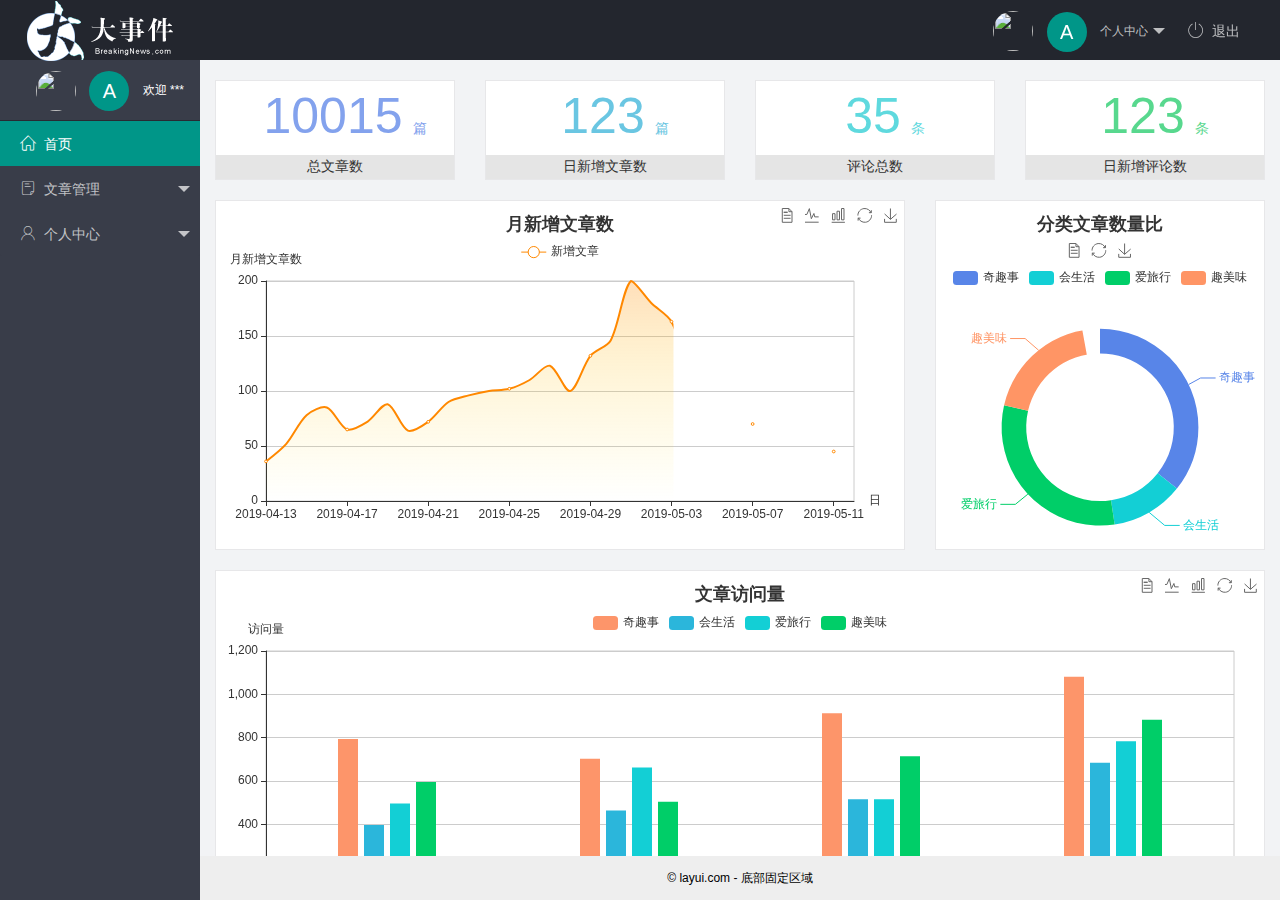
==== commit 52979f8f: "完成了个人中心" ====
--- a/index.html
+++ b/index.html
@@ -80,13 +80,13 @@
                         <a href="javascript:;"><span class="iconfont icon-user"></span>个人中心</a>
                         <dl class="layui-nav-child">
                             <dd>
-                                <a href="javascript:;">基本资料</a>
+                                <a href="/user/user-info.html" target="fm">基本资料</a>
                             </dd>
                             <dd>
-                                <a href="javascript:;">更换头像</a>
+                                <a href="/user/user-avatar.html" target="fm">更换头像</a>
                             </dd>
                             <dd>
-                                <a href="javascript:;">重置密码</a>
+                                <a href="/user/user-pwd.html" target="fm">重置密码</a>
                             </dd>
                         </dl>
                     </li>
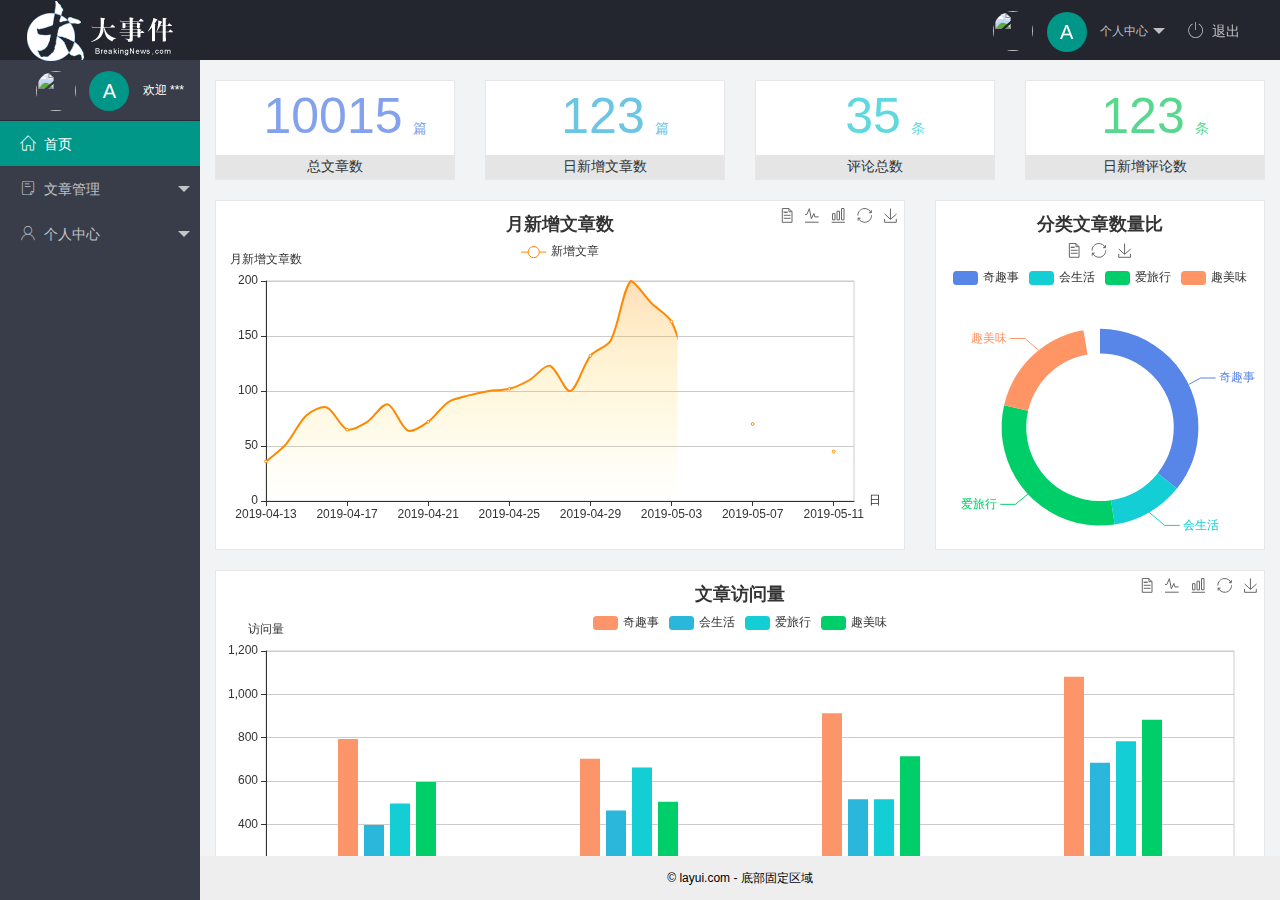
==== commit f1989c8f: "完成了大事件" ====
--- a/index.html
+++ b/index.html
@@ -66,13 +66,13 @@
                         <a class="" href="javascript:;"><span class="iconfont icon-16"></span>文章管理</a>
                         <dl class="layui-nav-child">
                             <dd>
-                                <a href="javascript:;">文章类别</a>
+                                <a href="/assets/art_cate.html" target="fm"><i class="layui-icon layui-icon-app"></i>文章类别</a>
                             </dd>
                             <dd>
-                                <a href="javascript:;">文章列表</a>
+                                <a href="/assets/art_list.html" target="fm"><i class="layui-icon layui-icon-app"></i>文章列表</a>
                             </dd>
                             <dd>
-                                <a href="javascript:;">发布文章</a>
+                                <a href="/assets/art_pub.html" target="fm"><i class="layui-icon layui-icon-app"></i>发布文章</a>
                             </dd>
                         </dl>
                     </li>
@@ -80,13 +80,13 @@
                         <a href="javascript:;"><span class="iconfont icon-user"></span>个人中心</a>
                         <dl class="layui-nav-child">
                             <dd>
-                                <a href="/user/user-info.html" target="fm">基本资料</a>
+                                <a href="/user/user-info.html" target="fm"><i class="layui-icon layui-icon-app"></i>基本资料</a>
                             </dd>
                             <dd>
-                                <a href="/user/user-avatar.html" target="fm">更换头像</a>
+                                <a href="/user/user-avatar.html" target="fm"><i class="layui-icon layui-icon-app"></i>更换头像</a>
                             </dd>
                             <dd>
-                                <a href="/user/user-pwd.html" target="fm">重置密码</a>
+                                <a href="/user/user-pwd.html" target="fm"><i class="layui-icon layui-icon-app"></i>重置密码</a>
                             </dd>
                         </dl>
                     </li>
